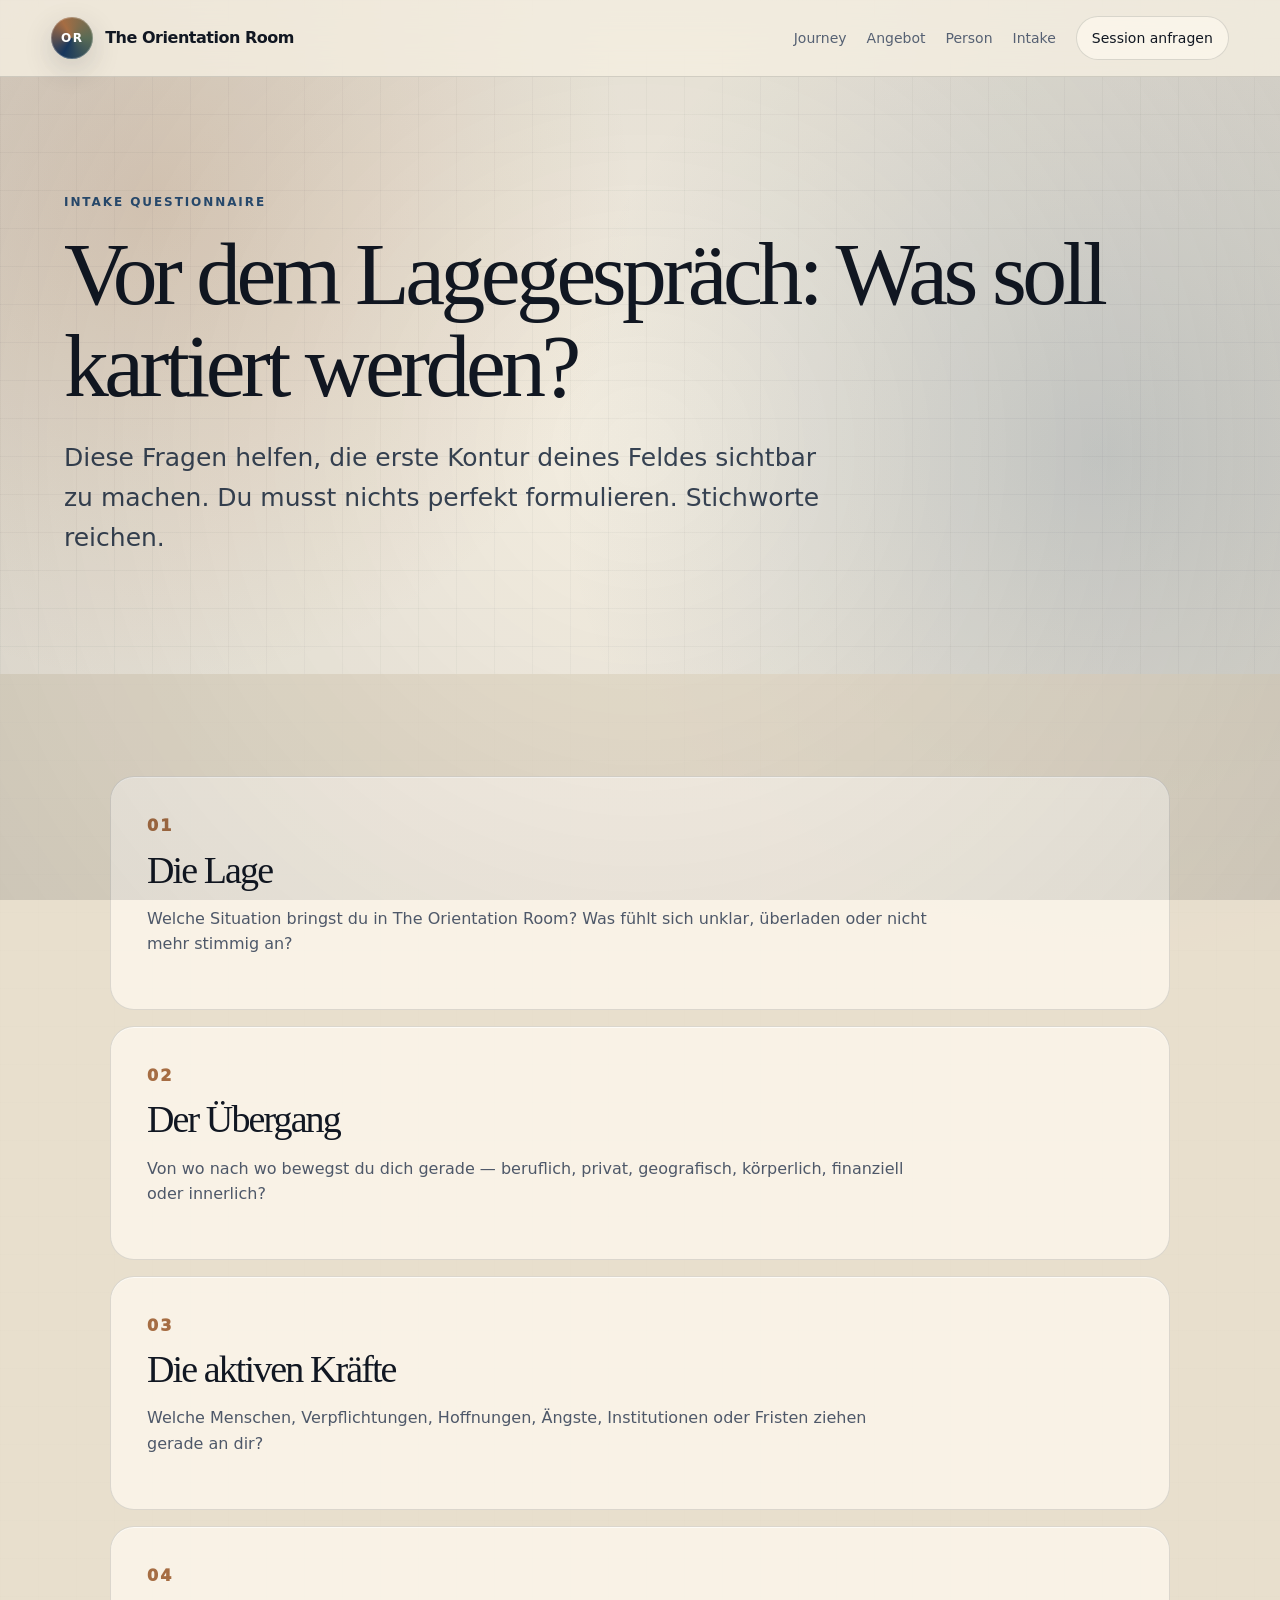
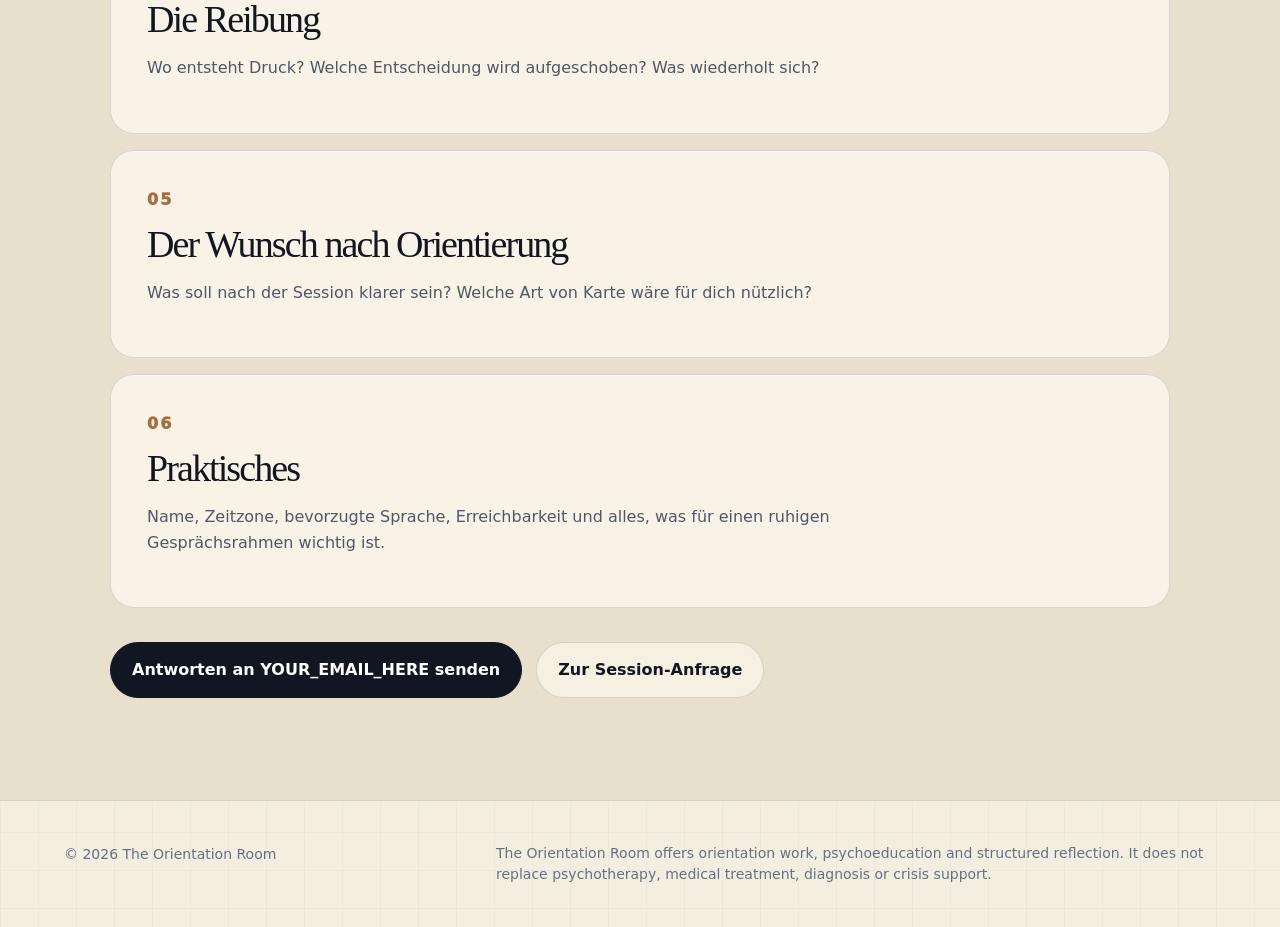
==== intake.html @ 9c6a7e44 "Build static launch shell" ====
<!doctype html>
<html lang="de">
<head>
  <meta charset="utf-8" />
  <meta name="viewport" content="width=device-width, initial-scale=1" />
  <title>Intake — The Orientation Room</title>
  <meta name="description" content="Intake-Fragen für deine Orientation Map Session." />
  <link rel="stylesheet" href="styles.css" />
</head>
<body>
  <header class="site-header">
    <a class="brand" href="index.html" aria-label="The Orientation Room Home"><span class="brand-mark">OR</span><span class="brand-text">The Orientation Room</span></a>
    <nav class="nav" aria-label="Main Navigation"><a href="index.html#journey">Journey</a><a href="index.html#offer">Angebot</a><a href="index.html#person">Person</a><a href="intake.html">Intake</a><a class="nav-cta" href="index.html#request">Session anfragen</a></nav>
  </header>
  <main>
    <section class="page-hero section-pad">
      <p class="eyebrow">Intake questionnaire</p>
      <h1>Vor dem Lagegespräch: Was soll kartiert werden?</h1>
      <p class="lead">Diese Fragen helfen, die erste Kontur deines Feldes sichtbar zu machen. Du musst nichts perfekt formulieren. Stichworte reichen.</p>
    </section>
    <section class="section section-soft">
      <div class="form-shell">
        <div class="question-block"><span>01</span><h2>Die Lage</h2><p>Welche Situation bringst du in The Orientation Room? Was fühlt sich unklar, überladen oder nicht mehr stimmig an?</p></div>
        <div class="question-block"><span>02</span><h2>Der Übergang</h2><p>Von wo nach wo bewegst du dich gerade — beruflich, privat, geografisch, körperlich, finanziell oder innerlich?</p></div>
        <div class="question-block"><span>03</span><h2>Die aktiven Kräfte</h2><p>Welche Menschen, Verpflichtungen, Hoffnungen, Ängste, Institutionen oder Fristen ziehen gerade an dir?</p></div>
        <div class="question-block"><span>04</span><h2>Die Reibung</h2><p>Wo entsteht Druck? Welche Entscheidung wird aufgeschoben? Was wiederholt sich?</p></div>
        <div class="question-block"><span>05</span><h2>Der Wunsch nach Orientierung</h2><p>Was soll nach der Session klarer sein? Welche Art von Karte wäre für dich nützlich?</p></div>
        <div class="question-block"><span>06</span><h2>Praktisches</h2><p>Name, Zeitzone, bevorzugte Sprache, Erreichbarkeit und alles, was für einen ruhigen Gesprächsrahmen wichtig ist.</p></div>
        <div class="intake-actions"><a class="button primary" href="mailto:YOUR_EMAIL_HERE?subject=Orientation%20Room%20Intake">Antworten an YOUR_EMAIL_HERE senden</a><a class="button ghost" href="index.html#request">Zur Session-Anfrage</a></div>
      </div>
    </section>
  </main>
  <footer class="footer"><p>© 2026 The Orientation Room</p><p class="footer-note">The Orientation Room offers orientation work, psychoeducation and structured reflection. It does not replace psychotherapy, medical treatment, diagnosis or crisis support.</p></footer>
</body>
</html>
---- styles.css ----
:root {
  --ink: #111722;
  --ink-2: #1b2533;
  --muted: #667085;
  --paper: #f4eee1;
  --paper-deep: #e6dcc8;
  --white: #fffaf0;
  --line: rgba(17, 23, 34, .14);
  --line-light: rgba(255, 250, 240, .16);
  --blue: #17365d;
  --blue-2: #294d72;
  --copper: #a66d43;
  --moss: #596b55;
  --violet: #6e568b;
  --shadow: 0 30px 90px rgba(17, 23, 34, .16);
  --radius: 30px;
}

* { box-sizing: border-box; }
html { scroll-behavior: smooth; }
body {
  margin: 0;
  font-family: Inter, ui-sans-serif, system-ui, -apple-system, BlinkMacSystemFont, "Segoe UI", sans-serif;
  color: var(--ink);
  background:
    linear-gradient(rgba(17, 23, 34, .035) 1px, transparent 1px),
    linear-gradient(90deg, rgba(17, 23, 34, .03) 1px, transparent 1px),
    radial-gradient(circle at 12% 8%, rgba(166, 109, 67, .22), transparent 30rem),
    radial-gradient(circle at 86% 18%, rgba(41, 77, 114, .18), transparent 34rem),
    var(--paper);
  background-size: 38px 38px, 38px 38px, auto, auto, auto;
  line-height: 1.6;
}
body::before {
  content: "";
  position: fixed;
  inset: 0;
  pointer-events: none;
  background: radial-gradient(circle at center, transparent 0, rgba(17, 23, 34, .12) 100%);
  mix-blend-mode: multiply;
}
a { color: inherit; text-decoration: none; }

.site-header {
  position: sticky;
  top: 0;
  z-index: 50;
  display: flex;
  justify-content: space-between;
  align-items: center;
  padding: 16px clamp(18px, 4vw, 56px);
  background: rgba(244, 238, 225, .82);
  backdrop-filter: blur(18px);
  border-bottom: 1px solid var(--line);
}
.brand { display: flex; align-items: center; gap: 12px; font-weight: 800; letter-spacing: -.03em; }
.brand-mark {
  display: inline-grid; place-items: center;
  width: 42px; height: 42px; border-radius: 50%;
  background: conic-gradient(from 210deg, var(--blue), var(--copper), var(--moss), var(--blue));
  color: white; font-size: 12px; letter-spacing: .12em;
  box-shadow: inset 0 0 0 1px rgba(255,255,255,.25), 0 10px 30px rgba(17,23,34,.16);
}
.nav { display: flex; gap: 20px; align-items: center; font-size: 14px; color: #566173; }
.nav a:hover { color: var(--ink); }
.nav-cta { padding: 10px 15px; border: 1px solid var(--line); border-radius: 999px; background: rgba(255,250,240,.64); color: var(--ink) !important; }

.section-pad { padding: clamp(72px, 9vw, 128px) clamp(20px, 5vw, 72px); }
.hero {
  min-height: calc(100vh - 75px);
  display: grid;
  grid-template-columns: minmax(0, 1.12fr) minmax(320px, .88fr);
  gap: clamp(36px, 6vw, 86px);
  align-items: center;
}
.eyebrow { text-transform: uppercase; letter-spacing: .16em; font-size: 12px; color: var(--blue-2); font-weight: 900; margin: 0 0 16px; }
.eyebrow.light { color: #d7c6a7; }
h1, h2, h3 { letter-spacing: -.05em; line-height: 1.03; margin: 0; }
h1 { font-family: Georgia, "Times New Roman", serif; font-weight: 500; font-size: clamp(46px, 7vw, 96px); max-width: 1020px; }
h2 { font-family: Georgia, "Times New Roman", serif; font-weight: 500; font-size: clamp(34px, 4.4vw, 60px); }
h3 { font-size: clamp(22px, 2.2vw, 28px); }
.lead { margin: 26px 0 0; max-width: 760px; font-size: clamp(19px, 2vw, 25px); color: #364252; }
.large-text { font-size: clamp(19px, 2vw, 24px); color: #334052 !important; }
.hero-actions { display: flex; gap: 14px; flex-wrap: wrap; margin-top: 36px; }
.button { display: inline-flex; justify-content: center; align-items: center; min-height: 50px; padding: 14px 21px; border-radius: 999px; font-weight: 850; border: 1px solid var(--line); transition: transform .18s ease, box-shadow .18s ease, background .18s ease; }
.button:hover { transform: translateY(-2px); box-shadow: 0 14px 34px rgba(17,23,34,.14); }
.button.primary { background: var(--ink); color: white; border-color: var(--ink); }
.button.ghost { background: rgba(255,250,240,.62); }
.button.full { width: 100%; }

.hero-card, .person-card, .offer-card, .step, .method-card, .checklist li {
  background: rgba(255,250,240,.72);
  border: 1px solid rgba(17,23,34,.13);
  box-shadow: 0 1px 0 rgba(255,255,255,.6) inset;
}
.hero-card { border-radius: var(--radius); padding: clamp(28px, 4vw, 48px); box-shadow: var(--shadow); position: relative; overflow: hidden; }
.hero-card::after { content: ""; position: absolute; inset: auto -20% -35% 15%; height: 220px; background: radial-gradient(circle, rgba(166,109,67,.2), transparent 65%); }
.hero-card h2 { font-size: clamp(32px, 4vw, 50px); }
.hero-card p { font-size: 18px; color: #485365; position: relative; z-index: 1; }
.card-kicker { text-transform: uppercase; letter-spacing: .18em; font-size: 11px !important; font-weight: 900; color: var(--copper) !important; }
.map-drawing { height: 220px; border-radius: 24px; margin-bottom: 28px; background: linear-gradient(145deg, rgba(23,54,93,.12), rgba(166,109,67,.11)), repeating-linear-gradient(35deg, transparent 0 22px, rgba(17,23,34,.05) 23px 24px); position: relative; overflow: hidden; }
.map-drawing::before, .map-drawing::after { content: ""; position: absolute; inset: 28% 8% auto; height: 2px; background: var(--blue); transform: rotate(-12deg); opacity: .55; box-shadow: 0 54px 0 var(--copper), 0 102px 0 var(--moss); }
.map-drawing::after { transform: rotate(24deg); background: var(--copper); opacity: .38; }
.pin { position: absolute; width: 15px; height: 15px; border-radius: 50%; background: var(--ink); box-shadow: 0 0 0 8px rgba(17,23,34,.08); }
.pin-one { left: 24%; top: 31%; } .pin-two { right: 24%; top: 48%; } .pin-three { left: 46%; bottom: 20%; }

.section { padding: clamp(64px, 8vw, 112px) clamp(20px, 5vw, 72px); }
.section-dark { background: linear-gradient(145deg, var(--ink), #172235); color: white; position: relative; }
.section-dark p { color: rgba(255,255,255,.76); }
.section-soft { background: rgba(230,220,200,.78); }
.section-inner.narrow { max-width: 980px; margin: 0 auto; }
.section-title { max-width: 900px; margin-bottom: 38px; }

.person-card { display: grid; grid-template-columns: .72fr 1.28fr; gap: clamp(28px, 5vw, 70px); align-items: center; border-radius: var(--radius); padding: clamp(26px, 5vw, 58px); box-shadow: var(--shadow); }
.portrait-panel { min-height: 420px; border-radius: 28px; background: radial-gradient(circle at 50% 40%, rgba(255,250,240,.7), transparent 5rem), radial-gradient(circle, rgba(23,54,93,.22), transparent 14rem), linear-gradient(160deg, rgba(166,109,67,.2), rgba(89,107,85,.2)); display: grid; place-items: center; position: relative; overflow: hidden; }
.portrait-orbit { width: min(78%, 300px); aspect-ratio: 1; border: 1px solid rgba(17,23,34,.18); border-radius: 50%; box-shadow: 0 0 0 38px rgba(255,250,240,.22), 0 0 0 76px rgba(17,23,34,.045); }
.portrait-core { position: absolute; width: 86px; height: 86px; border-radius: 50%; display: grid; place-items: center; background: var(--ink); color: var(--white); font-family: Georgia, serif; font-size: 42px; }
.person-copy p { color: #4c5868; }
.signature { margin-top: 24px; font-weight: 850; color: var(--ink) !important; }

.steps, .method-grid { display: grid; grid-template-columns: repeat(4, minmax(0, 1fr)); gap: 18px; }
.step, .method-card { padding: 26px; border-radius: 24px; }
.step-no, .method-no { display: inline-block; font-size: 12px; letter-spacing: .14em; color: var(--copper); font-weight: 950; margin-bottom: 34px; }
.step p, .two-col p, .offer-card p, .offer-card li, .method-card p { color: #4e5869; }
.method-grid { grid-template-columns: repeat(6, 1fr); }
.method-card { grid-column: span 2; background: rgba(255,250,240,.58); }
.method-card.wide { grid-column: span 4; background: rgba(255,250,240,.78); }

.two-col { display: grid; grid-template-columns: minmax(0, .9fr) minmax(0, 1.1fr); gap: clamp(28px, 6vw, 80px); align-items: start; }
.checklist { list-style: none; padding: 0; margin: 0; display: grid; gap: 14px; }
.checklist li { padding: 18px 20px; border-radius: 18px; }
.checklist li::before { content: "→"; margin-right: 10px; color: var(--copper); font-weight: 950; }

.offer-card { display: grid; grid-template-columns: 1.45fr .62fr; gap: 24px; border-radius: var(--radius); padding: clamp(26px, 4vw, 50px); box-shadow: var(--shadow); }
.offer-card ul { padding-left: 20px; }
.price-box { background: linear-gradient(160deg, var(--blue), var(--ink), var(--copper)); color: white; border-radius: 24px; padding: 26px; align-self: stretch; display: flex; flex-direction: column; justify-content: center; }
.price-box p { color: rgba(255,255,255,.82); }
.price-label { text-transform: uppercase; letter-spacing: .12em; font-size: 12px; font-weight: 900; }
.price { font-size: 52px; line-height: 1; font-weight: 950; color: white !important; margin: 8px 0 12px; letter-spacing: -.05em; }
.small { font-size: 13px; }
.price-box .button { background: white; color: var(--ink); border-color: white; margin-top: 12px; }
.final-cta { text-align: center; background: radial-gradient(circle at 50% 0%, rgba(166,109,67,.2), transparent 46%); }
.final-cta h2 { max-width: 820px; margin: 0 auto 26px; }
.footer { display: flex; justify-content: space-between; gap: 24px; padding: 28px clamp(20px, 5vw, 72px); border-top: 1px solid var(--line); color: var(--muted); font-size: 14px; }
.footer a { text-decoration: underline; text-underline-offset: 3px; }

@media (max-width: 980px) {
  .nav { display: none; }
  .hero, .two-col, .offer-card, .person-card { grid-template-columns: 1fr; }
  .hero { min-height: auto; }
  .steps { grid-template-columns: repeat(2, 1fr); }
  .method-grid { grid-template-columns: 1fr; }
  .method-card, .method-card.wide { grid-column: auto; }
  .portrait-panel { min-height: 300px; }
}
@media (max-width: 620px) {
  body { background-size: 28px 28px, 28px 28px, auto, auto, auto; }
  .section-pad, .section { padding-left: 18px; padding-right: 18px; }
  h1 { font-size: clamp(42px, 13vw, 58px); }
  .lead { font-size: 18px; }
  .steps { grid-template-columns: 1fr; }
  .hero-actions, .button { width: 100%; }
  .brand-text { font-size: 15px; }
  .hero-card, .person-card, .offer-card { border-radius: 22px; }
  .footer { flex-direction: column; }
}

/* v0 launch shell refinements */
.journey-line {
  display: grid;
  grid-template-columns: repeat(5, minmax(0, 1fr));
  gap: 14px;
  position: relative;
}
.journey-line::before {
  content: "";
  position: absolute;
  left: 5%; right: 5%; top: 34px;
  height: 1px;
  background: linear-gradient(90deg, transparent, rgba(166,109,67,.58), transparent);
}
.journey-line .step { position: relative; z-index: 1; }
.offer-kicker { color: var(--copper) !important; font-weight: 900; letter-spacing: .08em; text-transform: uppercase; font-size: 13px; }
.portrait-label {
  position: absolute;
  left: 22px;
  top: 20px;
  z-index: 2;
  padding: 8px 11px;
  border: 1px solid rgba(17,23,34,.14);
  border-radius: 999px;
  background: rgba(255,250,240,.52);
  color: #4f5c6c;
  font-size: 12px;
  letter-spacing: .08em;
  text-transform: uppercase;
  font-weight: 850;
}
.request-section {
  background:
    radial-gradient(circle at 50% 0%, rgba(23,54,93,.2), transparent 34rem),
    linear-gradient(145deg, rgba(17,23,34,.94), #1b2533);
  color: var(--white);
}
.request-card {
  max-width: 980px;
  margin: 0 auto;
  padding: clamp(28px, 5vw, 58px);
  border: 1px solid var(--line-light);
  border-radius: var(--radius);
  background: rgba(255,250,240,.06);
  box-shadow: 0 30px 90px rgba(0,0,0,.22);
  text-align: center;
}
.request-card p { color: rgba(255,250,240,.74); }
.request-card .eyebrow { color: #d7c6a7; }
.request-actions { display: flex; justify-content: center; gap: 14px; flex-wrap: wrap; margin-top: 30px; }
.request-card .button.ghost { color: var(--white); border-color: var(--line-light); background: rgba(255,255,255,.06); }
.small-link { font-size: 14px; margin-top: 24px; }
.small-link a { text-decoration: underline; text-underline-offset: 4px; }
.page-hero { min-height: 55vh; display: flex; flex-direction: column; justify-content: center; }
.page-hero h1 { max-width: 1040px; }
.form-shell, .next-list { max-width: 1060px; margin: 0 auto; display: grid; gap: 16px; }
.question-block, .next-list article {
  padding: clamp(22px, 4vw, 36px);
  border-radius: 24px;
  background: rgba(255,250,240,.72);
  border: 1px solid rgba(17,23,34,.13);
  box-shadow: 0 1px 0 rgba(255,255,255,.6) inset;
}
.question-block span {
  display: inline-block;
  color: var(--copper);
  font-weight: 950;
  letter-spacing: .14em;
  margin-bottom: 12px;
}
.question-block h2, .next-list h2 { font-size: clamp(26px, 3vw, 38px); }
.question-block p, .next-list p { color: #4e5869; max-width: 780px; }
.intake-actions { display: flex; gap: 14px; flex-wrap: wrap; margin-top: 18px; }
.thank-you { background: radial-gradient(circle at 70% 20%, rgba(166,109,67,.22), transparent 28rem); }
.footer { align-items: start; }
.footer-note { max-width: 720px; line-height: 1.5; }
@media (max-width: 1120px) {
  .journey-line { grid-template-columns: repeat(2, 1fr); }
  .journey-line::before { display: none; }
}
@media (max-width: 620px) {
  .journey-line { grid-template-columns: 1fr; }
  .request-actions .button, .intake-actions .button { width: 100%; }
  .page-hero { min-height: auto; }
}
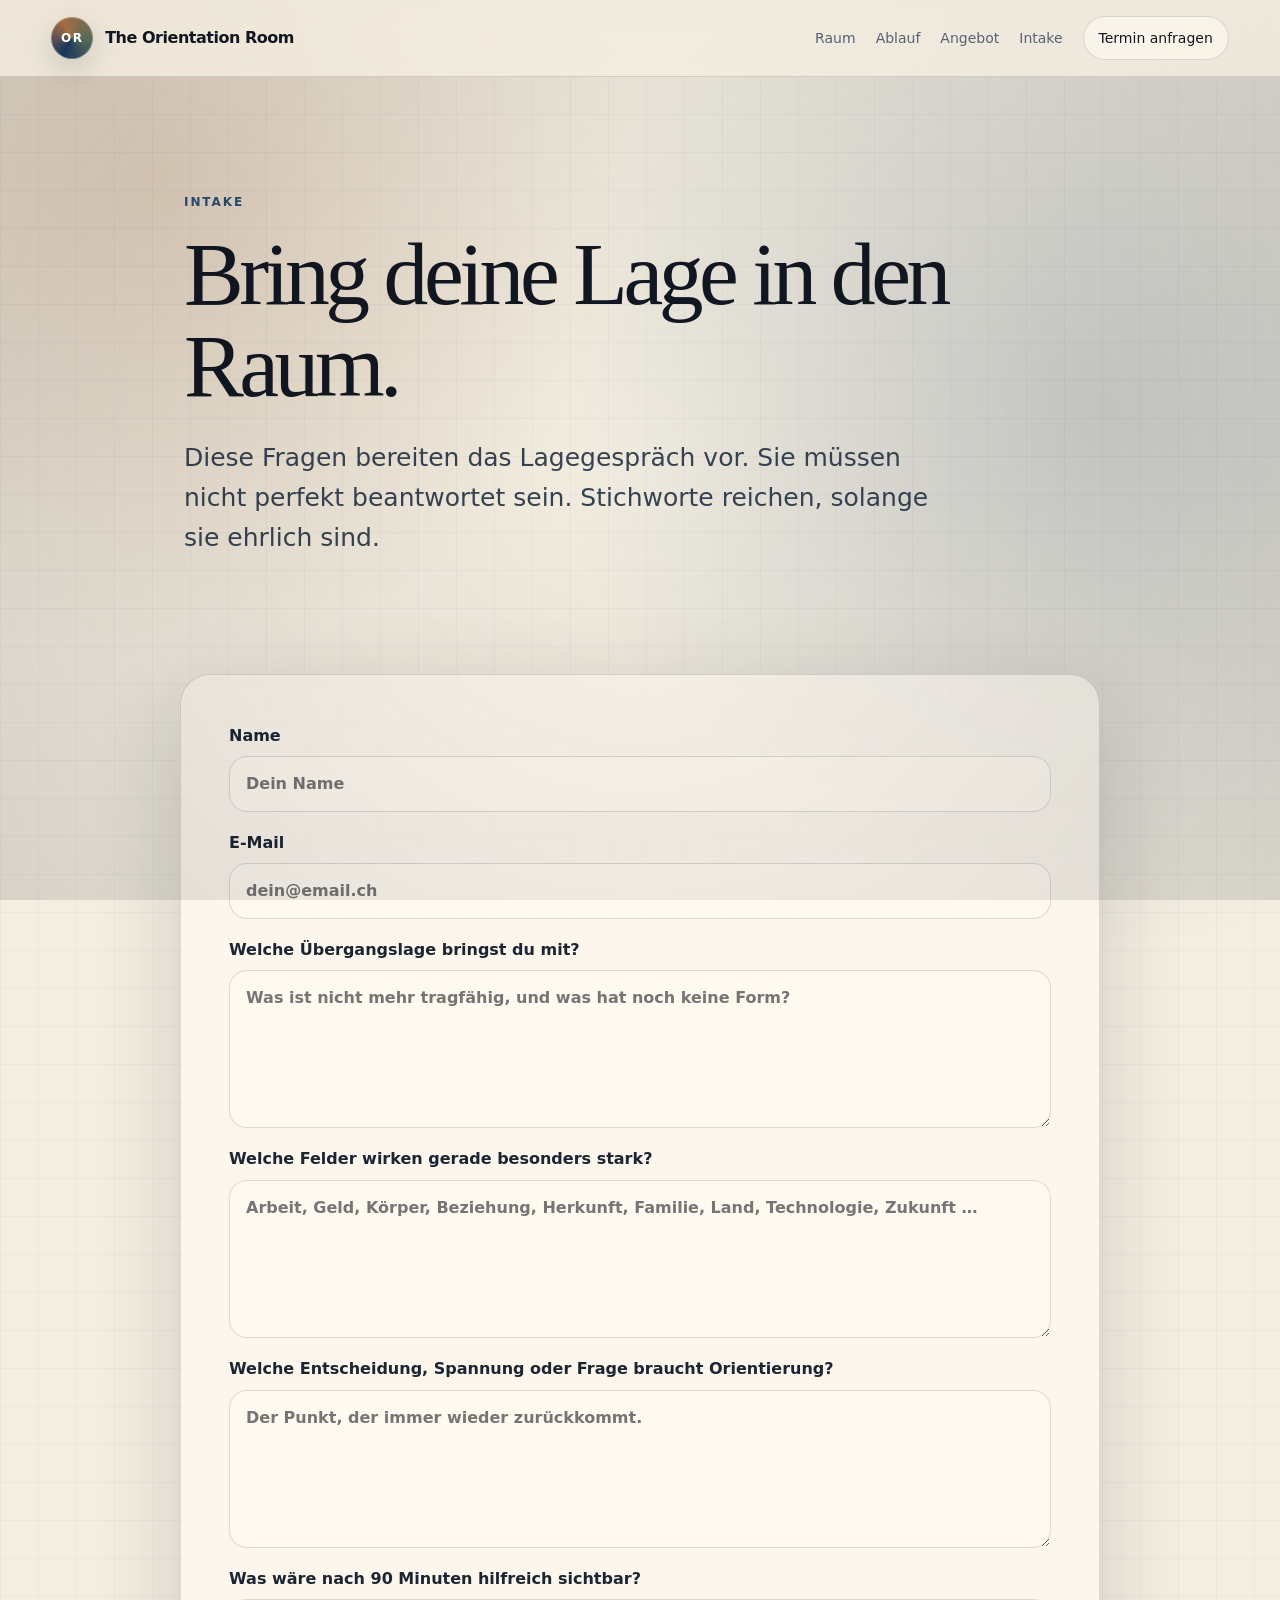
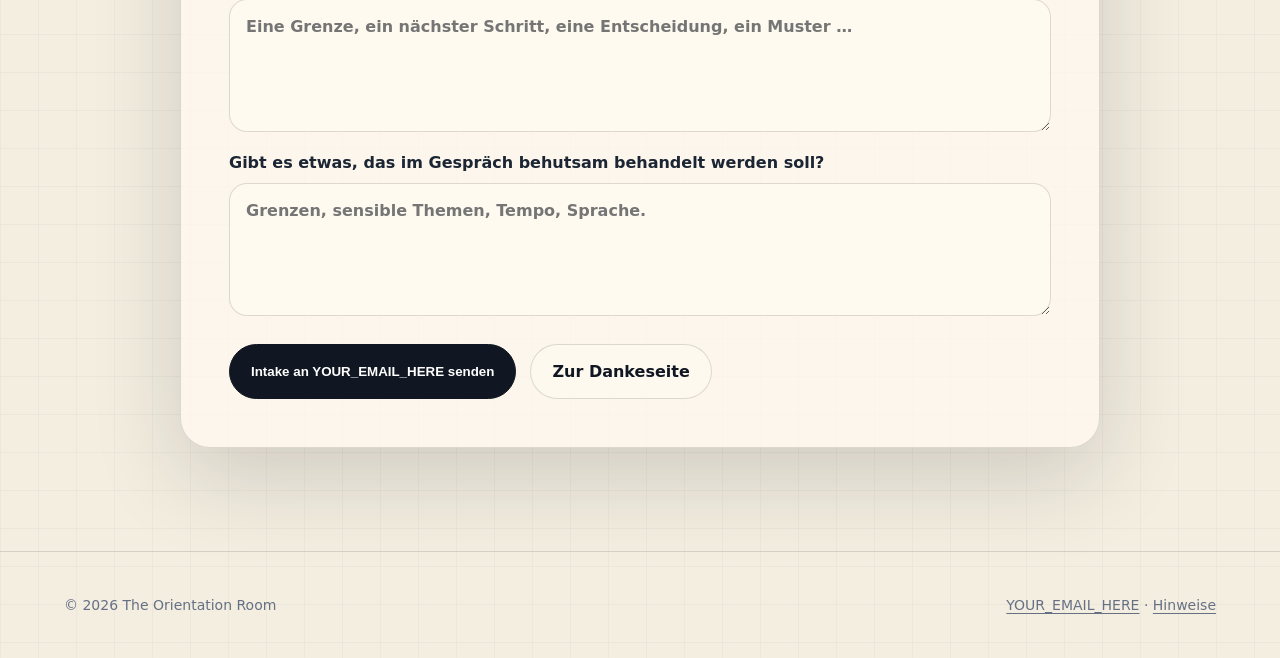
==== commit 52073d22: "Build static launch shell" ====
--- a/intake.html
+++ b/intake.html
@@ -4,32 +4,51 @@
   <meta charset="utf-8" />
   <meta name="viewport" content="width=device-width, initial-scale=1" />
   <title>Intake — The Orientation Room</title>
-  <meta name="description" content="Intake-Fragen für deine Orientation Map Session." />
+  <meta name="description" content="Intake-Fragen für deine Orientation Map: eine ruhige Vorbereitung auf das Lagegespräch." />
   <link rel="stylesheet" href="styles.css" />
 </head>
 <body>
   <header class="site-header">
-    <a class="brand" href="index.html" aria-label="The Orientation Room Home"><span class="brand-mark">OR</span><span class="brand-text">The Orientation Room</span></a>
-    <nav class="nav" aria-label="Main Navigation"><a href="index.html#journey">Journey</a><a href="index.html#offer">Angebot</a><a href="index.html#person">Person</a><a href="intake.html">Intake</a><a class="nav-cta" href="index.html#request">Session anfragen</a></nav>
+    <a class="brand" href="index.html#top" aria-label="The Orientation Room Home">
+      <span class="brand-mark">OR</span>
+      <span class="brand-text">The Orientation Room</span>
+    </a>
+    <nav class="nav" aria-label="Main Navigation">
+      <a href="index.html#room">Raum</a>
+      <a href="index.html#process">Ablauf</a>
+      <a href="index.html#offer">Angebot</a>
+      <a href="intake.html">Intake</a>
+      <a class="nav-cta" href="YOUR_BOOKING_LINK_HERE">Termin anfragen</a>
+    </nav>
   </header>
-  <main>
+
+  <main id="top">
     <section class="page-hero section-pad">
-      <p class="eyebrow">Intake questionnaire</p>
-      <h1>Vor dem Lagegespräch: Was soll kartiert werden?</h1>
-      <p class="lead">Diese Fragen helfen, die erste Kontur deines Feldes sichtbar zu machen. Du musst nichts perfekt formulieren. Stichworte reichen.</p>
+      <p class="eyebrow">Intake</p>
+      <h1>Bring deine Lage in den Raum.</h1>
+      <p class="lead">Diese Fragen bereiten das Lagegespräch vor. Sie müssen nicht perfekt beantwortet sein. Stichworte reichen, solange sie ehrlich sind.</p>
     </section>
-    <section class="section section-soft">
-      <div class="form-shell">
-        <div class="question-block"><span>01</span><h2>Die Lage</h2><p>Welche Situation bringst du in The Orientation Room? Was fühlt sich unklar, überladen oder nicht mehr stimmig an?</p></div>
-        <div class="question-block"><span>02</span><h2>Der Übergang</h2><p>Von wo nach wo bewegst du dich gerade — beruflich, privat, geografisch, körperlich, finanziell oder innerlich?</p></div>
-        <div class="question-block"><span>03</span><h2>Die aktiven Kräfte</h2><p>Welche Menschen, Verpflichtungen, Hoffnungen, Ängste, Institutionen oder Fristen ziehen gerade an dir?</p></div>
-        <div class="question-block"><span>04</span><h2>Die Reibung</h2><p>Wo entsteht Druck? Welche Entscheidung wird aufgeschoben? Was wiederholt sich?</p></div>
-        <div class="question-block"><span>05</span><h2>Der Wunsch nach Orientierung</h2><p>Was soll nach der Session klarer sein? Welche Art von Karte wäre für dich nützlich?</p></div>
-        <div class="question-block"><span>06</span><h2>Praktisches</h2><p>Name, Zeitzone, bevorzugte Sprache, Erreichbarkeit und alles, was für einen ruhigen Gesprächsrahmen wichtig ist.</p></div>
-        <div class="intake-actions"><a class="button primary" href="mailto:YOUR_EMAIL_HERE?subject=Orientation%20Room%20Intake">Antworten an YOUR_EMAIL_HERE senden</a><a class="button ghost" href="index.html#request">Zur Session-Anfrage</a></div>
-      </div>
+
+    <section class="section intake-section">
+      <form class="intake-form" action="mailto:YOUR_EMAIL_HERE" method="post" enctype="text/plain">
+        <label>Name<input name="name" type="text" placeholder="Dein Name" /></label>
+        <label>E-Mail<input name="email" type="email" placeholder="dein@email.ch" /></label>
+        <label>Welche Übergangslage bringst du mit?<textarea name="lage" rows="5" placeholder="Was ist nicht mehr tragfähig, und was hat noch keine Form?"></textarea></label>
+        <label>Welche Felder wirken gerade besonders stark?<textarea name="felder" rows="5" placeholder="Arbeit, Geld, Körper, Beziehung, Herkunft, Familie, Land, Technologie, Zukunft …"></textarea></label>
+        <label>Welche Entscheidung, Spannung oder Frage braucht Orientierung?<textarea name="spannung" rows="5" placeholder="Der Punkt, der immer wieder zurückkommt."></textarea></label>
+        <label>Was wäre nach 90 Minuten hilfreich sichtbar?<textarea name="ziel" rows="4" placeholder="Eine Grenze, ein nächster Schritt, eine Entscheidung, ein Muster …"></textarea></label>
+        <label>Gibt es etwas, das im Gespräch behutsam behandelt werden soll?<textarea name="sorgfalt" rows="4" placeholder="Grenzen, sensible Themen, Tempo, Sprache."></textarea></label>
+        <div class="form-actions">
+          <button class="button primary" type="submit">Intake an YOUR_EMAIL_HERE senden</button>
+          <a class="button ghost" href="thank-you.html">Zur Dankeseite</a>
+        </div>
+      </form>
     </section>
   </main>
-  <footer class="footer"><p>© 2026 The Orientation Room</p><p class="footer-note">The Orientation Room offers orientation work, psychoeducation and structured reflection. It does not replace psychotherapy, medical treatment, diagnosis or crisis support.</p></footer>
+
+  <footer class="footer">
+    <p>© 2026 The Orientation Room</p>
+    <p><a href="mailto:YOUR_EMAIL_HERE">YOUR_EMAIL_HERE</a> · <a href="index.html#boundary">Hinweise</a></p>
+  </footer>
 </body>
 </html>
--- a/styles.css
+++ b/styles.css
@@ -118,7 +118,8 @@
 .person-copy p { color: #4c5868; }
 .signature { margin-top: 24px; font-weight: 850; color: var(--ink) !important; }
 
-.steps, .method-grid { display: grid; grid-template-columns: repeat(4, minmax(0, 1fr)); gap: 18px; }
+.steps, .method-grid { display: grid; gap: 18px; }
+.steps { grid-template-columns: repeat(5, minmax(0, 1fr)); }
 .step, .method-card { padding: 26px; border-radius: 24px; }
 .step-no, .method-no { display: inline-block; font-size: 12px; letter-spacing: .14em; color: var(--copper); font-weight: 950; margin-bottom: 34px; }
 .step p, .two-col p, .offer-card p, .offer-card li, .method-card p { color: #4e5869; }
@@ -165,88 +166,89 @@
   .footer { flex-direction: column; }
 }
 
-/* v0 launch shell refinements */
-.journey-line {
+.lead-note {
+  margin: 18px 0 0;
+  max-width: 720px;
+  font-size: clamp(18px, 1.8vw, 22px);
+  color: var(--ink);
+  font-weight: 750;
+}
+
+.final-cta p:not(.eyebrow) {
+  max-width: 680px;
+  margin: 0 auto 26px;
+  color: #4e5869;
+  font-size: 19px;
+}
+
+.boundary-note {
+  padding: 26px clamp(20px, 5vw, 72px);
+  border-top: 1px solid var(--line);
+  background: rgba(255,250,240,.46);
+  color: var(--muted);
+  font-size: 13px;
+}
+
+.boundary-note p {
+  max-width: 1040px;
+  margin: 0 auto;
+}
+
+.payment-note {
+  display: inline-block;
+  margin-top: 12px;
+  color: rgba(255,255,255,.82);
+  font-size: 13px;
+  text-decoration: underline;
+  text-underline-offset: 3px;
+}
+
+.centered-actions { justify-content: center; }
+
+.page-hero {
+  max-width: 1040px;
+  margin: 0 auto;
+}
+
+.intake-section { padding-top: 0; }
+
+.intake-form {
+  max-width: 920px;
+  margin: 0 auto;
   display: grid;
-  grid-template-columns: repeat(5, minmax(0, 1fr));
+  gap: 18px;
+  padding: clamp(24px, 4vw, 48px);
+  border: 1px solid var(--line);
+  border-radius: var(--radius);
+  background: rgba(255,250,240,.72);
+  box-shadow: var(--shadow);
+}
+
+.intake-form label {
+  display: grid;
+  gap: 8px;
+  color: var(--ink-2);
+  font-weight: 850;
+}
+
+.intake-form input,
+.intake-form textarea {
+  width: 100%;
+  border: 1px solid var(--line);
+  border-radius: 18px;
+  padding: 14px 16px;
+  background: rgba(255,250,240,.82);
+  color: var(--ink);
+  font: inherit;
+}
+
+.intake-form textarea { resize: vertical; }
+
+.form-actions {
+  display: flex;
   gap: 14px;
-  position: relative;
-}
-.journey-line::before {
-  content: "";
-  position: absolute;
-  left: 5%; right: 5%; top: 34px;
-  height: 1px;
-  background: linear-gradient(90deg, transparent, rgba(166,109,67,.58), transparent);
-}
-.journey-line .step { position: relative; z-index: 1; }
-.offer-kicker { color: var(--copper) !important; font-weight: 900; letter-spacing: .08em; text-transform: uppercase; font-size: 13px; }
-.portrait-label {
-  position: absolute;
-  left: 22px;
-  top: 20px;
-  z-index: 2;
-  padding: 8px 11px;
-  border: 1px solid rgba(17,23,34,.14);
-  border-radius: 999px;
-  background: rgba(255,250,240,.52);
-  color: #4f5c6c;
-  font-size: 12px;
-  letter-spacing: .08em;
-  text-transform: uppercase;
-  font-weight: 850;
-}
-.request-section {
-  background:
-    radial-gradient(circle at 50% 0%, rgba(23,54,93,.2), transparent 34rem),
-    linear-gradient(145deg, rgba(17,23,34,.94), #1b2533);
-  color: var(--white);
-}
-.request-card {
-  max-width: 980px;
-  margin: 0 auto;
-  padding: clamp(28px, 5vw, 58px);
-  border: 1px solid var(--line-light);
-  border-radius: var(--radius);
-  background: rgba(255,250,240,.06);
-  box-shadow: 0 30px 90px rgba(0,0,0,.22);
-  text-align: center;
-}
-.request-card p { color: rgba(255,250,240,.74); }
-.request-card .eyebrow { color: #d7c6a7; }
-.request-actions { display: flex; justify-content: center; gap: 14px; flex-wrap: wrap; margin-top: 30px; }
-.request-card .button.ghost { color: var(--white); border-color: var(--line-light); background: rgba(255,255,255,.06); }
-.small-link { font-size: 14px; margin-top: 24px; }
-.small-link a { text-decoration: underline; text-underline-offset: 4px; }
-.page-hero { min-height: 55vh; display: flex; flex-direction: column; justify-content: center; }
-.page-hero h1 { max-width: 1040px; }
-.form-shell, .next-list { max-width: 1060px; margin: 0 auto; display: grid; gap: 16px; }
-.question-block, .next-list article {
-  padding: clamp(22px, 4vw, 36px);
-  border-radius: 24px;
-  background: rgba(255,250,240,.72);
-  border: 1px solid rgba(17,23,34,.13);
-  box-shadow: 0 1px 0 rgba(255,255,255,.6) inset;
-}
-.question-block span {
-  display: inline-block;
-  color: var(--copper);
-  font-weight: 950;
-  letter-spacing: .14em;
-  margin-bottom: 12px;
-}
-.question-block h2, .next-list h2 { font-size: clamp(26px, 3vw, 38px); }
-.question-block p, .next-list p { color: #4e5869; max-width: 780px; }
-.intake-actions { display: flex; gap: 14px; flex-wrap: wrap; margin-top: 18px; }
-.thank-you { background: radial-gradient(circle at 70% 20%, rgba(166,109,67,.22), transparent 28rem); }
-.footer { align-items: start; }
-.footer-note { max-width: 720px; line-height: 1.5; }
-@media (max-width: 1120px) {
-  .journey-line { grid-template-columns: repeat(2, 1fr); }
-  .journey-line::before { display: none; }
-}
-@media (max-width: 620px) {
-  .journey-line { grid-template-columns: 1fr; }
-  .request-actions .button, .intake-actions .button { width: 100%; }
-  .page-hero { min-height: auto; }
-}
+  flex-wrap: wrap;
+  margin-top: 10px;
+}
+
+.thank-you-panel { min-height: calc(100vh - 170px); }
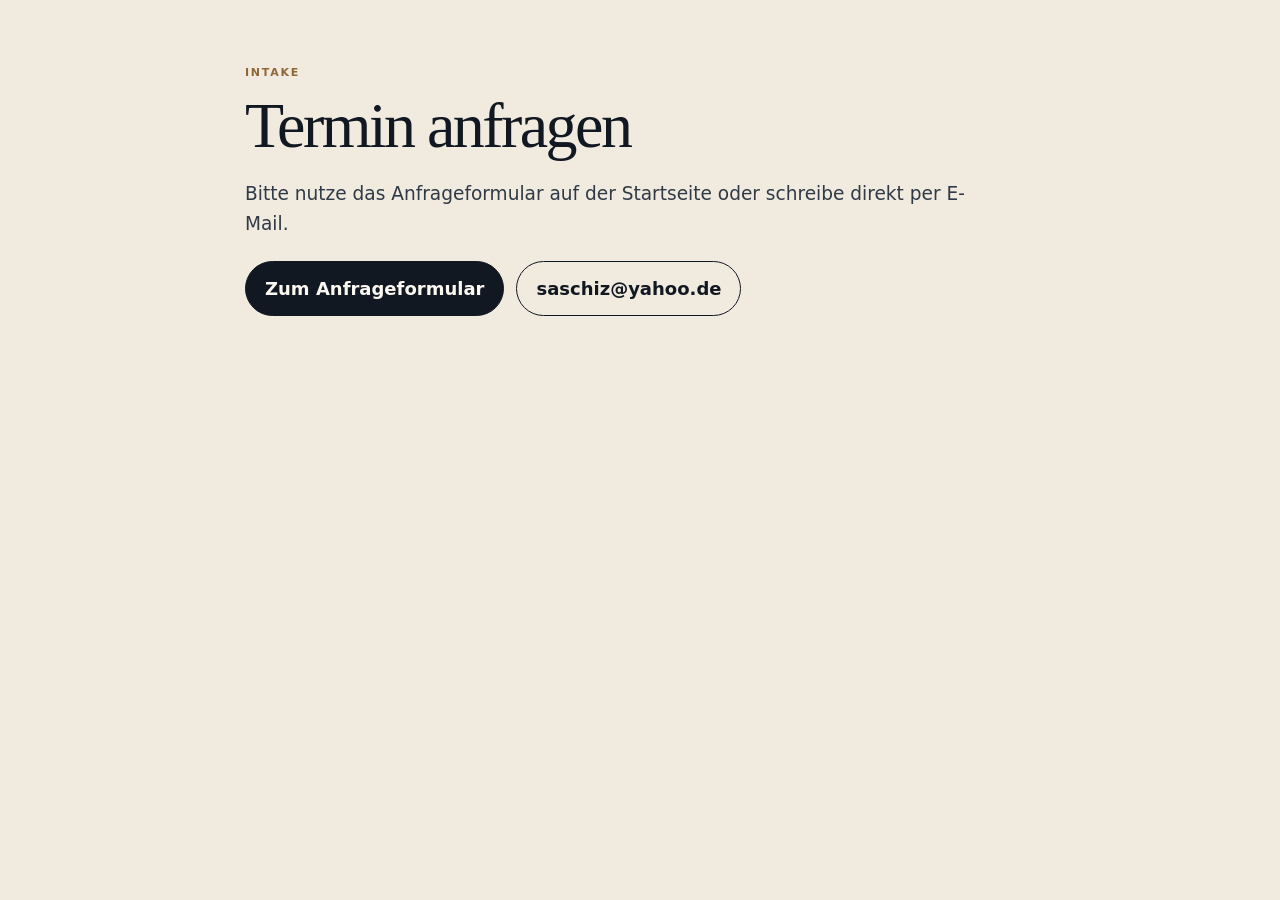
==== commit 4b4b90ab: "Refine homepage copy and cleanup side pages" ====
--- a/intake.html
+++ b/intake.html
@@ -1,54 +1,25 @@
 <!doctype html>
-<html lang="de">
+<html lang="de-CH">
 <head>
   <meta charset="utf-8" />
   <meta name="viewport" content="width=device-width, initial-scale=1" />
   <title>Intake — The Orientation Room</title>
-  <meta name="description" content="Intake-Fragen für deine Orientation Map: eine ruhige Vorbereitung auf das Lagegespräch." />
+  <meta name="description" content="Termin anfragen für The Orientation Room." />
   <link rel="stylesheet" href="styles.css" />
 </head>
 <body>
-  <header class="site-header">
-    <a class="brand" href="index.html#top" aria-label="The Orientation Room Home">
-      <span class="brand-mark">OR</span>
-      <span class="brand-text">The Orientation Room</span>
-    </a>
-    <nav class="nav" aria-label="Main Navigation">
-      <a href="index.html#room">Raum</a>
-      <a href="index.html#process">Ablauf</a>
-      <a href="index.html#offer">Angebot</a>
-      <a href="intake.html">Intake</a>
-      <a class="nav-cta" href="YOUR_BOOKING_LINK_HERE">Termin anfragen</a>
-    </nav>
-  </header>
-
   <main id="top">
-    <section class="page-hero section-pad">
-      <p class="eyebrow">Intake</p>
-      <h1>Bring deine Lage in den Raum.</h1>
-      <p class="lead">Diese Fragen bereiten das Lagegespräch vor. Sie müssen nicht perfekt beantwortet sein. Stichworte reichen, solange sie ehrlich sind.</p>
-    </section>
-
-    <section class="section intake-section">
-      <form class="intake-form" action="mailto:YOUR_EMAIL_HERE" method="post" enctype="text/plain">
-        <label>Name<input name="name" type="text" placeholder="Dein Name" /></label>
-        <label>E-Mail<input name="email" type="email" placeholder="dein@email.ch" /></label>
-        <label>Welche Übergangslage bringst du mit?<textarea name="lage" rows="5" placeholder="Was ist nicht mehr tragfähig, und was hat noch keine Form?"></textarea></label>
-        <label>Welche Felder wirken gerade besonders stark?<textarea name="felder" rows="5" placeholder="Arbeit, Geld, Körper, Beziehung, Herkunft, Familie, Land, Technologie, Zukunft …"></textarea></label>
-        <label>Welche Entscheidung, Spannung oder Frage braucht Orientierung?<textarea name="spannung" rows="5" placeholder="Der Punkt, der immer wieder zurückkommt."></textarea></label>
-        <label>Was wäre nach 90 Minuten hilfreich sichtbar?<textarea name="ziel" rows="4" placeholder="Eine Grenze, ein nächster Schritt, eine Entscheidung, ein Muster …"></textarea></label>
-        <label>Gibt es etwas, das im Gespräch behutsam behandelt werden soll?<textarea name="sorgfalt" rows="4" placeholder="Grenzen, sensible Themen, Tempo, Sprache."></textarea></label>
-        <div class="form-actions">
-          <button class="button primary" type="submit">Intake an YOUR_EMAIL_HERE senden</button>
-          <a class="button ghost" href="thank-you.html">Zur Dankeseite</a>
+    <section class="page-hero section-pad thank-you-panel">
+      <div class="container narrow">
+        <p class="eyebrow">Intake</p>
+        <h1>Termin anfragen</h1>
+        <p class="lead">Bitte nutze das Anfrageformular auf der Startseite oder schreibe direkt per E-Mail.</p>
+        <div class="hero-actions">
+          <a class="button primary" href="index.html#booking">Zum Anfrageformular</a>
+          <a class="button ghost" href="mailto:saschiz@yahoo.de">saschiz@yahoo.de</a>
         </div>
-      </form>
+      </div>
     </section>
   </main>
-
-  <footer class="footer">
-    <p>© 2026 The Orientation Room</p>
-    <p><a href="mailto:YOUR_EMAIL_HERE">YOUR_EMAIL_HERE</a> · <a href="index.html#boundary">Hinweise</a></p>
-  </footer>
 </body>
 </html>
--- a/styles.css
+++ b/styles.css
@@ -1,19 +1,13 @@
 :root {
-  --ink: #111722;
-  --ink-2: #1b2533;
-  --muted: #667085;
-  --paper: #f4eee1;
-  --paper-deep: #e6dcc8;
-  --white: #fffaf0;
-  --line: rgba(17, 23, 34, .14);
-  --line-light: rgba(255, 250, 240, .16);
-  --blue: #17365d;
-  --blue-2: #294d72;
-  --copper: #a66d43;
-  --moss: #596b55;
-  --violet: #6e568b;
-  --shadow: 0 30px 90px rgba(17, 23, 34, .16);
-  --radius: 30px;
+  --ink: #121821;
+  --ink-soft: #2b3440;
+  --muted: #68717b;
+  --paper: #f1eadf;
+  --paper-soft: #fbf8f2;
+  --paper-deep: #e7ddce;
+  --gold: #8f6737;
+  --line: rgba(18, 24, 33, .14);
+  --radius: 18px;
 }
 
 * { box-sizing: border-box; }
@@ -21,234 +15,156 @@
 body {
   margin: 0;
   font-family: Inter, ui-sans-serif, system-ui, -apple-system, BlinkMacSystemFont, "Segoe UI", sans-serif;
+  font-size: 18px;
+  line-height: 1.62;
   color: var(--ink);
-  background:
-    linear-gradient(rgba(17, 23, 34, .035) 1px, transparent 1px),
-    linear-gradient(90deg, rgba(17, 23, 34, .03) 1px, transparent 1px),
-    radial-gradient(circle at 12% 8%, rgba(166, 109, 67, .22), transparent 30rem),
-    radial-gradient(circle at 86% 18%, rgba(41, 77, 114, .18), transparent 34rem),
-    var(--paper);
-  background-size: 38px 38px, 38px 38px, auto, auto, auto;
-  line-height: 1.6;
+  background: var(--paper);
 }
-body::before {
-  content: "";
-  position: fixed;
-  inset: 0;
-  pointer-events: none;
-  background: radial-gradient(circle at center, transparent 0, rgba(17, 23, 34, .12) 100%);
-  mix-blend-mode: multiply;
-}
+
 a { color: inherit; text-decoration: none; }
+p { margin: 0 0 1rem; color: var(--ink-soft); }
 
 .site-header {
   position: sticky;
   top: 0;
-  z-index: 50;
+  z-index: 10;
   display: flex;
+  align-items: center;
   justify-content: space-between;
+  gap: 24px;
+  padding: 13px clamp(20px, 4vw, 46px);
+  background: rgba(241, 234, 223, .94);
+  border-bottom: 1px solid var(--line);
+  backdrop-filter: blur(14px);
+}
+
+.brand {
+  display: inline-flex;
   align-items: center;
-  padding: 16px clamp(18px, 4vw, 56px);
-  background: rgba(244, 238, 225, .82);
-  backdrop-filter: blur(18px);
-  border-bottom: 1px solid var(--line);
+  font-family: Georgia, "Times New Roman", serif;
+  font-size: 1.02rem;
+  font-weight: 500;
+  letter-spacing: -.01em;
 }
-.brand { display: flex; align-items: center; gap: 12px; font-weight: 800; letter-spacing: -.03em; }
-.brand-mark {
-  display: inline-grid; place-items: center;
-  width: 42px; height: 42px; border-radius: 50%;
-  background: conic-gradient(from 210deg, var(--blue), var(--copper), var(--moss), var(--blue));
-  color: white; font-size: 12px; letter-spacing: .12em;
-  box-shadow: inset 0 0 0 1px rgba(255,255,255,.25), 0 10px 30px rgba(17,23,34,.16);
+
+.nav { display: flex; align-items: center; gap: 18px; font-size: 14px; color: var(--muted); }
+.nav a:hover { color: var(--ink); }
+.nav-cta { padding: 8px 13px; border: 1px solid var(--line); border-radius: 999px; background: rgba(251, 248, 242, .72); color: var(--ink); }
+
+.container { width: min(100% - 40px, 1060px); margin: 0 auto; }
+.narrow { max-width: 790px; }
+.section, .section-pad { padding: clamp(46px, 5vw, 66px) 0; }
+
+.hero {
+  position: relative;
+  padding-top: clamp(70px, 8vw, 100px);
+  padding-bottom: clamp(52px, 6vw, 76px);
 }
-.nav { display: flex; gap: 20px; align-items: center; font-size: 14px; color: #566173; }
-.nav a:hover { color: var(--ink); }
-.nav-cta { padding: 10px 15px; border: 1px solid var(--line); border-radius: 999px; background: rgba(255,250,240,.64); color: var(--ink) !important; }
+.hero::after {
+  content: "";
+  position: absolute;
+  left: clamp(20px, 5vw, 80px);
+  right: clamp(20px, 5vw, 80px);
+  bottom: 0;
+  height: 1px;
+  background: var(--line);
+}
+.hero-content { max-width: 880px; }
+.eyebrow { margin: 0 0 12px; color: var(--gold); font-size: 11px; font-weight: 800; letter-spacing: .16em; text-transform: uppercase; }
+.eyebrow.light { color: #cfb78f; }
+h1, h2, h3 { margin: 0; letter-spacing: -.04em; line-height: 1.06; }
+h1, h2, h3 { font-family: Georgia, "Times New Roman", serif; font-weight: 500; }
+h1 { max-width: 760px; font-size: clamp(2.6rem, 5vw, 4.75rem); line-height: .99; }
+h2 { margin-bottom: 20px; font-size: clamp(1.85rem, 3vw, 2.75rem); }
+h3 { font-size: clamp(1.35rem, 1.8vw, 1.6rem); }
+.lead { max-width: 760px; margin-top: 22px; font-size: clamp(1.08rem, 1.45vw, 1.23rem); color: #303a46; }
+.supporting-line { max-width: 790px; margin-top: 12px; }
+.hero-offer-line { margin: 20px 0 0; color: var(--gold); font-size: .95rem; font-weight: 780; letter-spacing: .02em; }
+.hero-actions { display: flex; flex-wrap: wrap; gap: 12px; margin-top: 22px; }
 
-.section-pad { padding: clamp(72px, 9vw, 128px) clamp(20px, 5vw, 72px); }
-.hero {
-  min-height: calc(100vh - 75px);
+.button { display: inline-flex; align-items: center; justify-content: center; min-height: 48px; padding: 12px 19px; border: 1px solid var(--ink); border-radius: 999px; font-weight: 740; transition: transform .18s ease, background-color .18s ease; }
+.button:hover { transform: translateY(-1px); }
+.button.primary { background: var(--ink); color: var(--paper-soft); }
+
+.section-ink { background: #151c26; color: var(--paper-soft); }
+.section-ink h2 { max-width: 720px; }
+.section-ink p { color: rgba(251, 248, 242, .8); }
+.section-soft { background: var(--paper-deep); }
+.section-paper { background: var(--paper-soft); }
+
+.offer-panel {
+  margin-top: 22px;
+  padding-top: 26px;
+  border-top: 1px solid var(--line);
+}
+.offer-header { margin-bottom: 22px; }
+.offer-header h3 { margin-bottom: 9px; }
+.offer-header p { margin-bottom: 3px; color: var(--gold); font-size: .98rem; font-weight: 760; }
+.offer-prose { max-width: 760px; }
+.offer-prose p { margin-bottom: 1.02rem; font-size: 1.04rem; line-height: 1.68; }
+.offer-prose p:first-child { color: var(--ink); font-size: 1.1rem; font-weight: 690; }
+.text-link { display: inline-block; margin-top: 4px; color: var(--ink); font-weight: 760; text-decoration: underline; text-underline-offset: 4px; }
+
+.founder-card {
+  max-width: 1000px;
   display: grid;
-  grid-template-columns: minmax(0, 1.12fr) minmax(320px, .88fr);
-  gap: clamp(36px, 6vw, 86px);
+  grid-template-columns: minmax(210px, 250px) minmax(0, 1fr);
+  gap: clamp(28px, 5vw, 52px);
   align-items: center;
 }
-.eyebrow { text-transform: uppercase; letter-spacing: .16em; font-size: 12px; color: var(--blue-2); font-weight: 900; margin: 0 0 16px; }
-.eyebrow.light { color: #d7c6a7; }
-h1, h2, h3 { letter-spacing: -.05em; line-height: 1.03; margin: 0; }
-h1 { font-family: Georgia, "Times New Roman", serif; font-weight: 500; font-size: clamp(46px, 7vw, 96px); max-width: 1020px; }
-h2 { font-family: Georgia, "Times New Roman", serif; font-weight: 500; font-size: clamp(34px, 4.4vw, 60px); }
-h3 { font-size: clamp(22px, 2.2vw, 28px); }
-.lead { margin: 26px 0 0; max-width: 760px; font-size: clamp(19px, 2vw, 25px); color: #364252; }
-.large-text { font-size: clamp(19px, 2vw, 24px); color: #334052 !important; }
-.hero-actions { display: flex; gap: 14px; flex-wrap: wrap; margin-top: 36px; }
-.button { display: inline-flex; justify-content: center; align-items: center; min-height: 50px; padding: 14px 21px; border-radius: 999px; font-weight: 850; border: 1px solid var(--line); transition: transform .18s ease, box-shadow .18s ease, background .18s ease; }
-.button:hover { transform: translateY(-2px); box-shadow: 0 14px 34px rgba(17,23,34,.14); }
-.button.primary { background: var(--ink); color: white; border-color: var(--ink); }
-.button.ghost { background: rgba(255,250,240,.62); }
-.button.full { width: 100%; }
+.founder-card .person-copy { max-width: 680px; }
+.founder-card p:not(.eyebrow) { font-size: 1.02rem; }
+.portrait-wrap { display: flex; justify-content: center; align-items: center; }
+.portrait-image {
+  width: clamp(210px, 22vw, 250px);
+  aspect-ratio: 4 / 5;
+  border-radius: var(--radius);
+  border: 1px solid rgba(18, 24, 33, .16);
+  object-fit: cover;
+  object-position: center center;
+  background: var(--paper-deep);
+}
 
-.hero-card, .person-card, .offer-card, .step, .method-card, .checklist li {
-  background: rgba(255,250,240,.72);
-  border: 1px solid rgba(17,23,34,.13);
-  box-shadow: 0 1px 0 rgba(255,255,255,.6) inset;
+.final-cta { text-align: center; background: var(--paper); }
+.final-cta p:not(.eyebrow) { max-width: 660px; margin-left: auto; margin-right: auto; }
+.booking-line { color: var(--gold); font-weight: 760; }
+.booking-form { max-width: 660px; margin: 26px auto 0; text-align: left; }
+.booking-form label { display: block; margin: 15px 0 7px; color: var(--ink); font-size: .94rem; font-weight: 740; }
+.booking-form label span { color: var(--muted); font-weight: 520; }
+.booking-form input,
+.booking-form textarea {
+  width: 100%;
+  border: 1px solid var(--line);
+  border-radius: 14px;
+  padding: 12px 14px;
+  color: var(--ink);
+  background: rgba(251, 248, 242, .76);
+  font: inherit;
 }
-.hero-card { border-radius: var(--radius); padding: clamp(28px, 4vw, 48px); box-shadow: var(--shadow); position: relative; overflow: hidden; }
-.hero-card::after { content: ""; position: absolute; inset: auto -20% -35% 15%; height: 220px; background: radial-gradient(circle, rgba(166,109,67,.2), transparent 65%); }
-.hero-card h2 { font-size: clamp(32px, 4vw, 50px); }
-.hero-card p { font-size: 18px; color: #485365; position: relative; z-index: 1; }
-.card-kicker { text-transform: uppercase; letter-spacing: .18em; font-size: 11px !important; font-weight: 900; color: var(--copper) !important; }
-.map-drawing { height: 220px; border-radius: 24px; margin-bottom: 28px; background: linear-gradient(145deg, rgba(23,54,93,.12), rgba(166,109,67,.11)), repeating-linear-gradient(35deg, transparent 0 22px, rgba(17,23,34,.05) 23px 24px); position: relative; overflow: hidden; }
-.map-drawing::before, .map-drawing::after { content: ""; position: absolute; inset: 28% 8% auto; height: 2px; background: var(--blue); transform: rotate(-12deg); opacity: .55; box-shadow: 0 54px 0 var(--copper), 0 102px 0 var(--moss); }
-.map-drawing::after { transform: rotate(24deg); background: var(--copper); opacity: .38; }
-.pin { position: absolute; width: 15px; height: 15px; border-radius: 50%; background: var(--ink); box-shadow: 0 0 0 8px rgba(17,23,34,.08); }
-.pin-one { left: 24%; top: 31%; } .pin-two { right: 24%; top: 48%; } .pin-three { left: 46%; bottom: 20%; }
+.booking-form textarea { resize: vertical; }
+.booking-form .button { margin-top: 18px; cursor: pointer; }
+.question-line { margin-top: 18px !important; font-size: .95rem; }
+.question-line a { text-decoration: underline; text-underline-offset: 3px; }
 
-.section { padding: clamp(64px, 8vw, 112px) clamp(20px, 5vw, 72px); }
-.section-dark { background: linear-gradient(145deg, var(--ink), #172235); color: white; position: relative; }
-.section-dark p { color: rgba(255,255,255,.76); }
-.section-soft { background: rgba(230,220,200,.78); }
-.section-inner.narrow { max-width: 980px; margin: 0 auto; }
-.section-title { max-width: 900px; margin-bottom: 38px; }
+.footer { padding: 26px 0 32px; border-top: 1px solid var(--line); background: rgba(251, 248, 242, .56); }
+.footer-inner { width: min(100% - 40px, 1060px); margin: 0 auto; }
+.footer p { margin: 0; color: var(--muted); font-size: .85rem; }
+.legal-note { max-width: 920px; }
 
-.person-card { display: grid; grid-template-columns: .72fr 1.28fr; gap: clamp(28px, 5vw, 70px); align-items: center; border-radius: var(--radius); padding: clamp(26px, 5vw, 58px); box-shadow: var(--shadow); }
-.portrait-panel { min-height: 420px; border-radius: 28px; background: radial-gradient(circle at 50% 40%, rgba(255,250,240,.7), transparent 5rem), radial-gradient(circle, rgba(23,54,93,.22), transparent 14rem), linear-gradient(160deg, rgba(166,109,67,.2), rgba(89,107,85,.2)); display: grid; place-items: center; position: relative; overflow: hidden; }
-.portrait-orbit { width: min(78%, 300px); aspect-ratio: 1; border: 1px solid rgba(17,23,34,.18); border-radius: 50%; box-shadow: 0 0 0 38px rgba(255,250,240,.22), 0 0 0 76px rgba(17,23,34,.045); }
-.portrait-core { position: absolute; width: 86px; height: 86px; border-radius: 50%; display: grid; place-items: center; background: var(--ink); color: var(--white); font-family: Georgia, serif; font-size: 42px; }
-.person-copy p { color: #4c5868; }
-.signature { margin-top: 24px; font-weight: 850; color: var(--ink) !important; }
+@media (max-width: 920px) {
+  .nav { display: none; }
+  .founder-card { grid-template-columns: 1fr; }
+  .portrait-wrap { justify-content: flex-start; }
+  .portrait-image { width: clamp(180px, 48vw, 220px); }
+}
 
-.steps, .method-grid { display: grid; gap: 18px; }
-.steps { grid-template-columns: repeat(5, minmax(0, 1fr)); }
-.step, .method-card { padding: 26px; border-radius: 24px; }
-.step-no, .method-no { display: inline-block; font-size: 12px; letter-spacing: .14em; color: var(--copper); font-weight: 950; margin-bottom: 34px; }
-.step p, .two-col p, .offer-card p, .offer-card li, .method-card p { color: #4e5869; }
-.method-grid { grid-template-columns: repeat(6, 1fr); }
-.method-card { grid-column: span 2; background: rgba(255,250,240,.58); }
-.method-card.wide { grid-column: span 4; background: rgba(255,250,240,.78); }
-
-.two-col { display: grid; grid-template-columns: minmax(0, .9fr) minmax(0, 1.1fr); gap: clamp(28px, 6vw, 80px); align-items: start; }
-.checklist { list-style: none; padding: 0; margin: 0; display: grid; gap: 14px; }
-.checklist li { padding: 18px 20px; border-radius: 18px; }
-.checklist li::before { content: "→"; margin-right: 10px; color: var(--copper); font-weight: 950; }
-
-.offer-card { display: grid; grid-template-columns: 1.45fr .62fr; gap: 24px; border-radius: var(--radius); padding: clamp(26px, 4vw, 50px); box-shadow: var(--shadow); }
-.offer-card ul { padding-left: 20px; }
-.price-box { background: linear-gradient(160deg, var(--blue), var(--ink), var(--copper)); color: white; border-radius: 24px; padding: 26px; align-self: stretch; display: flex; flex-direction: column; justify-content: center; }
-.price-box p { color: rgba(255,255,255,.82); }
-.price-label { text-transform: uppercase; letter-spacing: .12em; font-size: 12px; font-weight: 900; }
-.price { font-size: 52px; line-height: 1; font-weight: 950; color: white !important; margin: 8px 0 12px; letter-spacing: -.05em; }
-.small { font-size: 13px; }
-.price-box .button { background: white; color: var(--ink); border-color: white; margin-top: 12px; }
-.final-cta { text-align: center; background: radial-gradient(circle at 50% 0%, rgba(166,109,67,.2), transparent 46%); }
-.final-cta h2 { max-width: 820px; margin: 0 auto 26px; }
-.footer { display: flex; justify-content: space-between; gap: 24px; padding: 28px clamp(20px, 5vw, 72px); border-top: 1px solid var(--line); color: var(--muted); font-size: 14px; }
-.footer a { text-decoration: underline; text-underline-offset: 3px; }
-
-@media (max-width: 980px) {
-  .nav { display: none; }
-  .hero, .two-col, .offer-card, .person-card { grid-template-columns: 1fr; }
-  .hero { min-height: auto; }
-  .steps { grid-template-columns: repeat(2, 1fr); }
-  .method-grid { grid-template-columns: 1fr; }
-  .method-card, .method-card.wide { grid-column: auto; }
-  .portrait-panel { min-height: 300px; }
-}
 @media (max-width: 620px) {
-  body { background-size: 28px 28px, 28px 28px, auto, auto, auto; }
-  .section-pad, .section { padding-left: 18px; padding-right: 18px; }
-  h1 { font-size: clamp(42px, 13vw, 58px); }
-  .lead { font-size: 18px; }
-  .steps { grid-template-columns: 1fr; }
+  body { font-size: 17px; }
+  .container, .footer-inner { width: min(100% - 32px, 1060px); }
+  .section, .section-pad { padding: 42px 0; }
+  .hero { padding-top: 54px; padding-bottom: 48px; }
+  h1 { font-size: clamp(2.3rem, 11.5vw, 3.9rem); line-height: 1.02; }
+  .lead { font-size: 1.04rem; }
   .hero-actions, .button { width: 100%; }
   .brand-text { font-size: 15px; }
-  .hero-card, .person-card, .offer-card { border-radius: 22px; }
-  .footer { flex-direction: column; }
 }
-
-.lead-note {
-  margin: 18px 0 0;
-  max-width: 720px;
-  font-size: clamp(18px, 1.8vw, 22px);
-  color: var(--ink);
-  font-weight: 750;
-}
-
-.final-cta p:not(.eyebrow) {
-  max-width: 680px;
-  margin: 0 auto 26px;
-  color: #4e5869;
-  font-size: 19px;
-}
-
-.boundary-note {
-  padding: 26px clamp(20px, 5vw, 72px);
-  border-top: 1px solid var(--line);
-  background: rgba(255,250,240,.46);
-  color: var(--muted);
-  font-size: 13px;
-}
-
-.boundary-note p {
-  max-width: 1040px;
-  margin: 0 auto;
-}
-
-.payment-note {
-  display: inline-block;
-  margin-top: 12px;
-  color: rgba(255,255,255,.82);
-  font-size: 13px;
-  text-decoration: underline;
-  text-underline-offset: 3px;
-}
-
-.centered-actions { justify-content: center; }
-
-.page-hero {
-  max-width: 1040px;
-  margin: 0 auto;
-}
-
-.intake-section { padding-top: 0; }
-
-.intake-form {
-  max-width: 920px;
-  margin: 0 auto;
-  display: grid;
-  gap: 18px;
-  padding: clamp(24px, 4vw, 48px);
-  border: 1px solid var(--line);
-  border-radius: var(--radius);
-  background: rgba(255,250,240,.72);
-  box-shadow: var(--shadow);
-}
-
-.intake-form label {
-  display: grid;
-  gap: 8px;
-  color: var(--ink-2);
-  font-weight: 850;
-}
-
-.intake-form input,
-.intake-form textarea {
-  width: 100%;
-  border: 1px solid var(--line);
-  border-radius: 18px;
-  padding: 14px 16px;
-  background: rgba(255,250,240,.82);
-  color: var(--ink);
-  font: inherit;
-}
-
-.intake-form textarea { resize: vertical; }
-
-.form-actions {
-  display: flex;
-  gap: 14px;
-  flex-wrap: wrap;
-  margin-top: 10px;
-}
-
-.thank-you-panel { min-height: calc(100vh - 170px); }
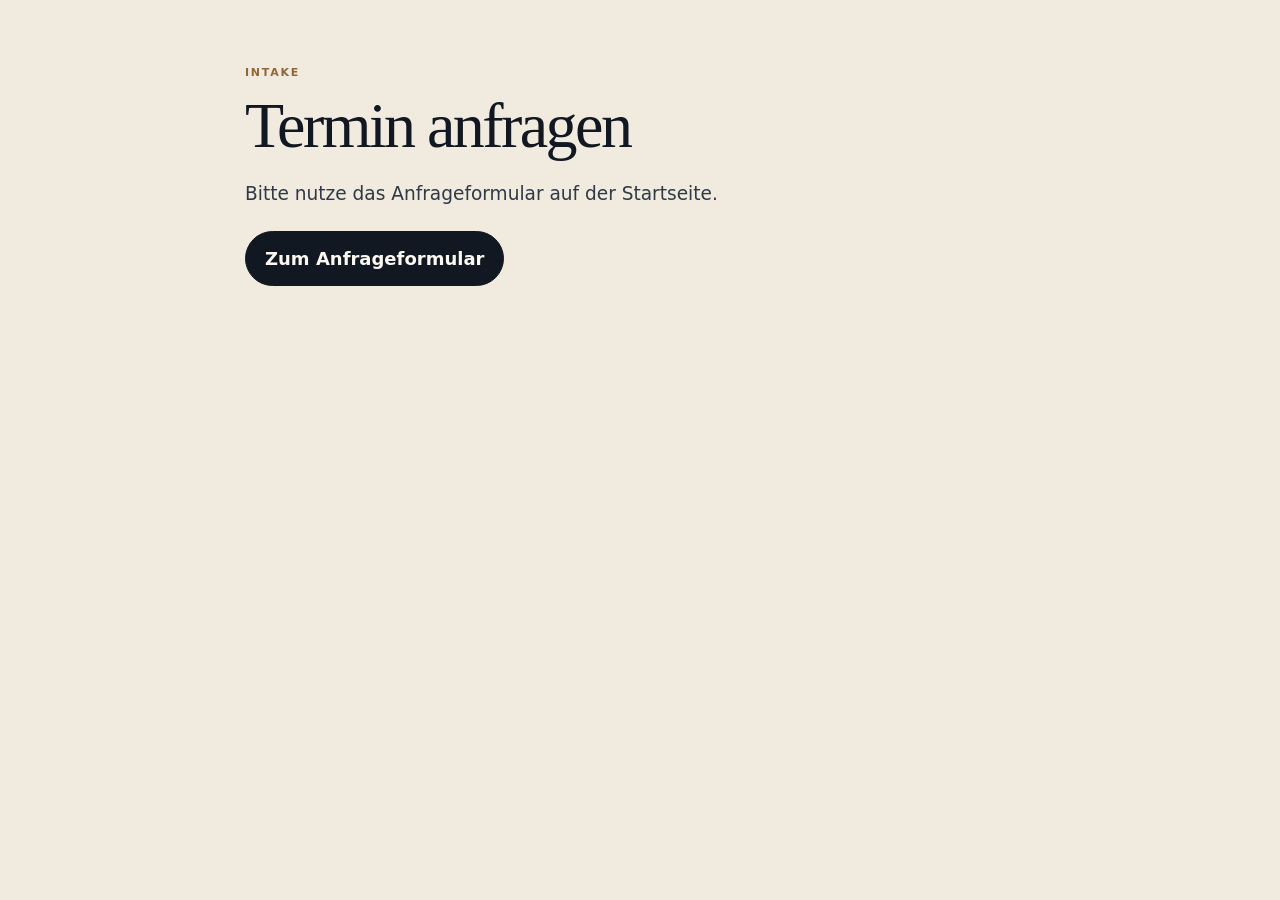
==== commit efb05c42: "Remove public email and add privacy notice" ====
--- a/intake.html
+++ b/intake.html
@@ -13,10 +13,9 @@
       <div class="container narrow">
         <p class="eyebrow">Intake</p>
         <h1>Termin anfragen</h1>
-        <p class="lead">Bitte nutze das Anfrageformular auf der Startseite oder schreibe direkt per E-Mail.</p>
+        <p class="lead">Bitte nutze das Anfrageformular auf der Startseite.</p>
         <div class="hero-actions">
           <a class="button primary" href="index.html#booking">Zum Anfrageformular</a>
-          <a class="button ghost" href="mailto:saschiz@yahoo.de">saschiz@yahoo.de</a>
         </div>
       </div>
     </section>
--- a/styles.css
+++ b/styles.css
@@ -142,9 +142,13 @@
   font: inherit;
 }
 .booking-form textarea { resize: vertical; }
+.booking-form .consent-check { display: flex; gap: 10px; align-items: flex-start; margin-top: 16px; color: var(--ink-soft); font-size: .9rem; font-weight: 520; line-height: 1.45; }
+.booking-form .consent-check input { width: auto; margin-top: 4px; }
 .booking-form .button { margin-top: 18px; cursor: pointer; }
 .question-line { margin-top: 18px !important; font-size: .95rem; }
 .question-line a { text-decoration: underline; text-underline-offset: 3px; }
+.privacy-notice { margin-top: 18px !important; color: var(--muted); font-size: .84rem; line-height: 1.55; text-align: left; }
+.privacy-notice a { text-decoration: underline; text-underline-offset: 3px; }
 
 .footer { padding: 26px 0 32px; border-top: 1px solid var(--line); background: rgba(251, 248, 242, .56); }
 .footer-inner { width: min(100% - 40px, 1060px); margin: 0 auto; }
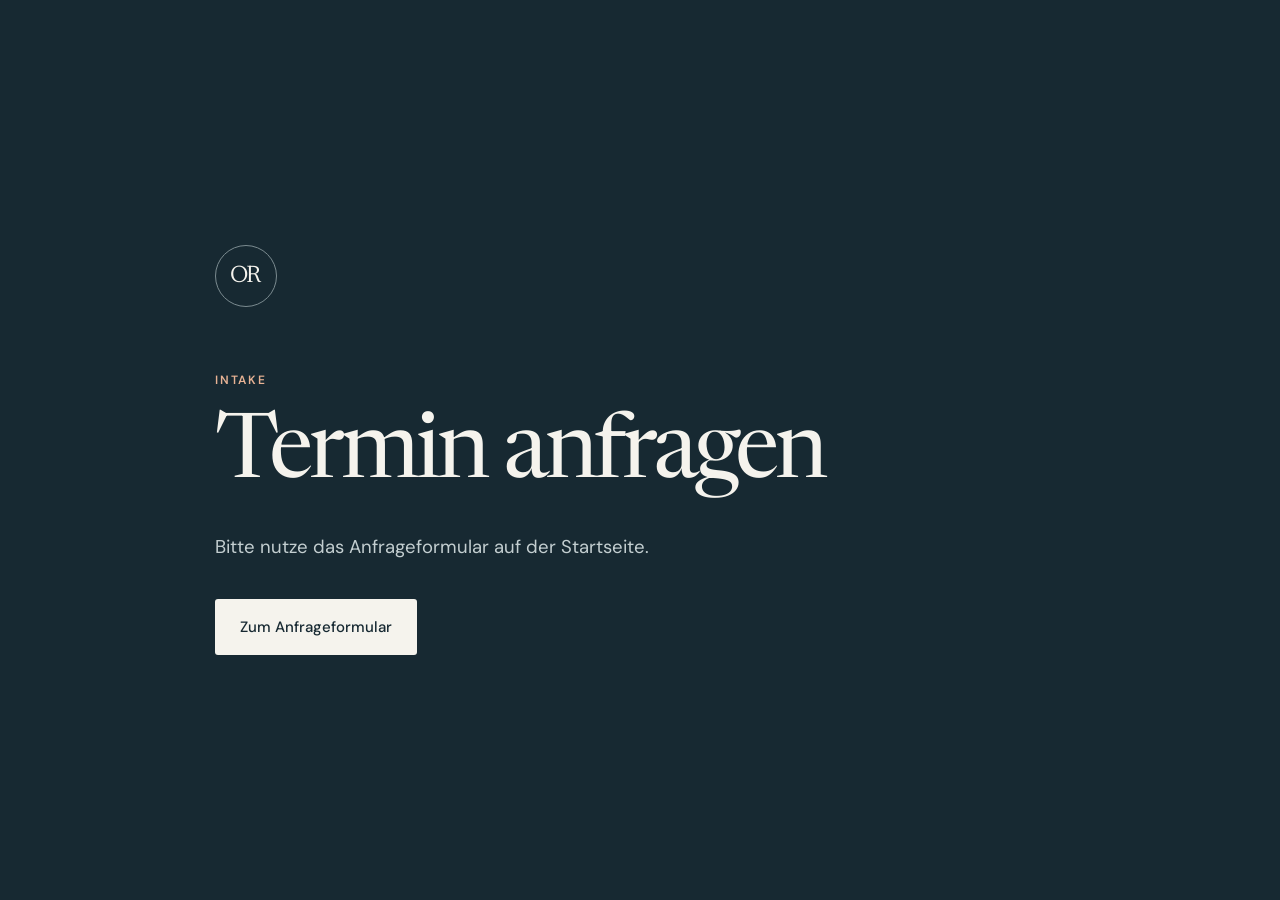
==== commit ff9030bc: "Complete Orientation Room frontend overhaul" ====
--- a/intake.html
+++ b/intake.html
@@ -5,12 +5,16 @@
   <meta name="viewport" content="width=device-width, initial-scale=1" />
   <title>Intake — The Orientation Room</title>
   <meta name="description" content="Termin anfragen für The Orientation Room." />
+  <meta name="theme-color" content="#172932" />
+  <meta name="robots" content="noindex" />
+  <link rel="icon" href="favicon.svg" type="image/svg+xml" />
   <link rel="stylesheet" href="styles.css" />
 </head>
-<body>
+<body class="utility-page">
   <main id="top">
     <section class="page-hero section-pad thank-you-panel">
       <div class="container narrow">
+        <span class="utility-mark" aria-hidden="true">OR</span>
         <p class="eyebrow">Intake</p>
         <h1>Termin anfragen</h1>
         <p class="lead">Bitte nutze das Anfrageformular auf der Startseite.</p>
--- a/styles.css
+++ b/styles.css
@@ -1,174 +1,303 @@
+@import url('https://fonts.googleapis.com/css2?family=DM+Sans:wght@400;500;600;700&family=Newsreader:ital,opsz,wght@0,6..72,400;0,6..72,500;1,6..72,400&display=swap');
+
+/* One visual system: midnight ink, warm paper, copper and generous type. */
 :root {
-  --ink: #121821;
-  --ink-soft: #2b3440;
-  --muted: #68717b;
-  --paper: #f1eadf;
-  --paper-soft: #fbf8f2;
-  --paper-deep: #e7ddce;
-  --gold: #8f6737;
-  --line: rgba(18, 24, 33, .14);
-  --radius: 18px;
-}
-
+  color-scheme: light;
+  --ink: #172932;
+  --ink-deep: #102129;
+  --ink-soft: #53616a;
+  --paper: #f5f3ed;
+  --white: #fffdf8;
+  --mist: #e9ece9;
+  --copper: #a15c3c;
+  --copper-light: #e7b294;
+  --line: #cdd1cc;
+  --line-dark: #43545c;
+  --light-muted: #c3ced0;
+  --sans: 'DM Sans', system-ui, -apple-system, BlinkMacSystemFont, 'Segoe UI', sans-serif;
+  --serif: 'Newsreader', Georgia, 'Times New Roman', serif;
+  --page-x: clamp(24px, 6vw, 96px);
+  --section-y: clamp(80px, 9vw, 144px);
+  --content-max: 1280px;
+  --header-height: 88px;
+}
 * { box-sizing: border-box; }
-html { scroll-behavior: smooth; }
-body {
-  margin: 0;
-  font-family: Inter, ui-sans-serif, system-ui, -apple-system, BlinkMacSystemFont, "Segoe UI", sans-serif;
-  font-size: 18px;
-  line-height: 1.62;
-  color: var(--ink);
-  background: var(--paper);
-}
-
-a { color: inherit; text-decoration: none; }
-p { margin: 0 0 1rem; color: var(--ink-soft); }
-
-.site-header {
-  position: sticky;
-  top: 0;
-  z-index: 10;
-  display: flex;
-  align-items: center;
-  justify-content: space-between;
-  gap: 24px;
-  padding: 13px clamp(20px, 4vw, 46px);
-  background: rgba(241, 234, 223, .94);
-  border-bottom: 1px solid var(--line);
-  backdrop-filter: blur(14px);
-}
-
-.brand {
-  display: inline-flex;
-  align-items: center;
-  font-family: Georgia, "Times New Roman", serif;
-  font-size: 1.02rem;
-  font-weight: 500;
-  letter-spacing: -.01em;
-}
-
-.nav { display: flex; align-items: center; gap: 18px; font-size: 14px; color: var(--muted); }
-.nav a:hover { color: var(--ink); }
-.nav-cta { padding: 8px 13px; border: 1px solid var(--line); border-radius: 999px; background: rgba(251, 248, 242, .72); color: var(--ink); }
-
-.container { width: min(100% - 40px, 1060px); margin: 0 auto; }
-.narrow { max-width: 790px; }
-.section, .section-pad { padding: clamp(46px, 5vw, 66px) 0; }
-
-.hero {
-  position: relative;
-  padding-top: clamp(70px, 8vw, 100px);
-  padding-bottom: clamp(52px, 6vw, 76px);
-}
-.hero::after {
-  content: "";
-  position: absolute;
-  left: clamp(20px, 5vw, 80px);
-  right: clamp(20px, 5vw, 80px);
-  bottom: 0;
-  height: 1px;
-  background: var(--line);
-}
-.hero-content { max-width: 880px; }
-.eyebrow { margin: 0 0 12px; color: var(--gold); font-size: 11px; font-weight: 800; letter-spacing: .16em; text-transform: uppercase; }
-.eyebrow.light { color: #cfb78f; }
-h1, h2, h3 { margin: 0; letter-spacing: -.04em; line-height: 1.06; }
-h1, h2, h3 { font-family: Georgia, "Times New Roman", serif; font-weight: 500; }
-h1 { max-width: 760px; font-size: clamp(2.6rem, 5vw, 4.75rem); line-height: .99; }
-h2 { margin-bottom: 20px; font-size: clamp(1.85rem, 3vw, 2.75rem); }
-h3 { font-size: clamp(1.35rem, 1.8vw, 1.6rem); }
-.lead { max-width: 760px; margin-top: 22px; font-size: clamp(1.08rem, 1.45vw, 1.23rem); color: #303a46; }
-.supporting-line { max-width: 790px; margin-top: 12px; }
-.hero-offer-line { margin: 20px 0 0; color: var(--gold); font-size: .95rem; font-weight: 780; letter-spacing: .02em; }
-.hero-actions { display: flex; flex-wrap: wrap; gap: 12px; margin-top: 22px; }
-
-.button { display: inline-flex; align-items: center; justify-content: center; min-height: 48px; padding: 12px 19px; border: 1px solid var(--ink); border-radius: 999px; font-weight: 740; transition: transform .18s ease, background-color .18s ease; }
-.button:hover { transform: translateY(-1px); }
-.button.primary { background: var(--ink); color: var(--paper-soft); }
-
-.section-ink { background: #151c26; color: var(--paper-soft); }
-.section-ink h2 { max-width: 720px; }
-.section-ink p { color: rgba(251, 248, 242, .8); }
-.section-soft { background: var(--paper-deep); }
-.section-paper { background: var(--paper-soft); }
-
-.offer-panel {
-  margin-top: 22px;
-  padding-top: 26px;
-  border-top: 1px solid var(--line);
-}
-.offer-header { margin-bottom: 22px; }
-.offer-header h3 { margin-bottom: 9px; }
-.offer-header p { margin-bottom: 3px; color: var(--gold); font-size: .98rem; font-weight: 760; }
-.offer-prose { max-width: 760px; }
-.offer-prose p { margin-bottom: 1.02rem; font-size: 1.04rem; line-height: 1.68; }
-.offer-prose p:first-child { color: var(--ink); font-size: 1.1rem; font-weight: 690; }
-.text-link { display: inline-block; margin-top: 4px; color: var(--ink); font-weight: 760; text-decoration: underline; text-underline-offset: 4px; }
-
-.founder-card {
-  max-width: 1000px;
-  display: grid;
-  grid-template-columns: minmax(210px, 250px) minmax(0, 1fr);
-  gap: clamp(28px, 5vw, 52px);
-  align-items: center;
-}
-.founder-card .person-copy { max-width: 680px; }
-.founder-card p:not(.eyebrow) { font-size: 1.02rem; }
-.portrait-wrap { display: flex; justify-content: center; align-items: center; }
-.portrait-image {
-  width: clamp(210px, 22vw, 250px);
-  aspect-ratio: 4 / 5;
-  border-radius: var(--radius);
-  border: 1px solid rgba(18, 24, 33, .16);
-  object-fit: cover;
-  object-position: center center;
-  background: var(--paper-deep);
-}
-
-.final-cta { text-align: center; background: var(--paper); }
-.final-cta p:not(.eyebrow) { max-width: 660px; margin-left: auto; margin-right: auto; }
-.booking-line { color: var(--gold); font-weight: 760; }
-.booking-form { max-width: 660px; margin: 26px auto 0; text-align: left; }
-.booking-form label { display: block; margin: 15px 0 7px; color: var(--ink); font-size: .94rem; font-weight: 740; }
-.booking-form label span { color: var(--muted); font-weight: 520; }
-.booking-form input,
-.booking-form textarea {
-  width: 100%;
-  border: 1px solid var(--line);
-  border-radius: 14px;
-  padding: 12px 14px;
-  color: var(--ink);
-  background: rgba(251, 248, 242, .76);
-  font: inherit;
-}
-.booking-form textarea { resize: vertical; }
-.booking-form .consent-check { display: flex; gap: 10px; align-items: flex-start; margin-top: 16px; color: var(--ink-soft); font-size: .9rem; font-weight: 520; line-height: 1.45; }
-.booking-form .consent-check input { width: auto; margin-top: 4px; }
-.booking-form .button { margin-top: 18px; cursor: pointer; }
-.question-line { margin-top: 18px !important; font-size: .95rem; }
-.question-line a { text-decoration: underline; text-underline-offset: 3px; }
-.privacy-notice { margin-top: 18px !important; color: var(--muted); font-size: .84rem; line-height: 1.55; text-align: left; }
-.privacy-notice a { text-decoration: underline; text-underline-offset: 3px; }
-
-.footer { padding: 26px 0 32px; border-top: 1px solid var(--line); background: rgba(251, 248, 242, .56); }
-.footer-inner { width: min(100% - 40px, 1060px); margin: 0 auto; }
-.footer p { margin: 0; color: var(--muted); font-size: .85rem; }
-.legal-note { max-width: 920px; }
-
-@media (max-width: 920px) {
-  .nav { display: none; }
-  .founder-card { grid-template-columns: 1fr; }
-  .portrait-wrap { justify-content: flex-start; }
-  .portrait-image { width: clamp(180px, 48vw, 220px); }
-}
-
-@media (max-width: 620px) {
-  body { font-size: 17px; }
-  .container, .footer-inner { width: min(100% - 32px, 1060px); }
-  .section, .section-pad { padding: 42px 0; }
-  .hero { padding-top: 54px; padding-bottom: 48px; }
-  h1 { font-size: clamp(2.3rem, 11.5vw, 3.9rem); line-height: 1.02; }
-  .lead { font-size: 1.04rem; }
-  .hero-actions, .button { width: 100%; }
-  .brand-text { font-size: 15px; }
-}
+html { scroll-behavior: smooth; scroll-padding-top: calc(var(--header-height) + 24px); }
+body { margin: 0; background: var(--paper); color: var(--ink); font-family: var(--sans); font-size: 1rem; line-height: 1.75; -webkit-font-smoothing: antialiased; }
+::selection { background: #e7b294; color: var(--ink-deep); }
+a { color: inherit; text-decoration: none; text-underline-offset: .22em; }
+p, figure { margin: 0; }
+img { display: block; max-width: 100%; }
+button, input, textarea { font: inherit; }
+button, a, input, textarea { -webkit-tap-highlight-color: transparent; }
+button { touch-action: manipulation; }
+[hidden] { display: none !important; }
+:focus-visible { outline: 3px solid var(--copper); outline-offset: 5px; }
+.hero :focus-visible, .offer-section :focus-visible, .site-header :focus-visible { outline-color: var(--copper-light); }
+h1, h2, h3 { margin: 0; font-family: var(--serif); font-weight: 400; text-wrap: balance; }
+h1 { font-size: clamp(3.75rem, 6.5vw, 6.75rem); line-height: 1.02; letter-spacing: -.045em; }
+h1 em { color: var(--copper-light); font-weight: 400; }
+h2 { font-size: clamp(2.75rem, 4.7vw, 4.75rem); line-height: 1.07; letter-spacing: -.035em; }
+h3 { font-size: clamp(1.75rem, 2.6vw, 2.5rem); line-height: 1.15; letter-spacing: -.025em; }
+.skip-link { position: fixed; top: 12px; left: 12px; z-index: 100; background: var(--white); color: var(--ink); padding: 12px 20px; transform: translateY(-200%); }
+.skip-link:focus { transform: translateY(0); }
+.eyebrow { color: var(--copper); font-size: .75rem; font-weight: 600; letter-spacing: .15em; line-height: 1.5; text-transform: uppercase; }
+.eyebrow.light { color: inherit; }
+
+/* The persistent navigation becomes an in-flow disclosure on small screens. */
+.site-header { position: sticky; top: 0; z-index: 30; min-height: var(--header-height); display: grid; grid-template-columns: 1fr auto auto; gap: clamp(24px, 3.5vw, 56px); align-items: center; padding: 16px var(--page-x); background: var(--ink); color: var(--paper); border-bottom: 1px solid var(--line-dark); }
+.brand { display: inline-flex; align-items: center; gap: 13px; width: fit-content; }
+.brand-mark, .utility-mark { flex-shrink: 0; display: grid; place-items: center; width: 43px; height: 43px; border: 1px solid #7b8b90; border-radius: 50%; font-family: var(--serif); font-size: 1.05rem; line-height: 1; letter-spacing: -.07em; padding-right: 2px; }
+.brand-copy { display: grid; gap: 3px; }
+.brand-text { font-family: var(--serif); font-size: 1.25rem; line-height: 1.15; letter-spacing: -.02em; }
+.brand-subline { font-size: .75rem; color: var(--light-muted); line-height: 1.4; }
+.nav { display: flex; align-items: center; gap: clamp(20px, 2.2vw, 34px); }
+.nav a { position: relative; display: inline-flex; align-items: center; min-height: 44px; color: var(--light-muted); font-size: .875rem; white-space: nowrap; transition: color .2s; }
+.nav a::after { content: ''; height: 1px; position: absolute; bottom: 4px; left: 0; right: 0; background: var(--copper-light); transform: scaleX(0); transform-origin: left; transition: transform .2s; }
+.nav a:hover, .nav a[aria-current] { color: var(--white); }
+.nav a:hover::after, .nav a[aria-current]::after { transform: scaleX(1); }
+.nav-cta { display: inline-flex; justify-content: space-between; align-items: center; gap: 22px; min-height: 44px; border-bottom: 1px solid var(--copper-light); color: var(--white); font-size: .875rem; }
+.nav-cta span, .button span { display: inline-block; transition: transform .2s; }
+.nav-cta:hover span, .button:hover span { transform: translate(3px, -3px); }
+.menu-toggle { display: none; }
+
+/* A spacious, human first impression with the portrait kept unaltered. */
+.hero { padding: clamp(60px, 7vw, 112px) var(--page-x) 0; background: var(--ink); color: var(--paper); }
+.hero-grid { display: grid; grid-template-columns: minmax(0, 1.4fr) minmax(0, .8fr); gap: clamp(40px, 6vw, 96px); max-width: var(--content-max); margin: 0 auto; align-items: center; }
+.hero-topline { display: flex; align-items: baseline; justify-content: space-between; gap: 20px; margin-bottom: 30px; }
+.hero-topline .eyebrow { color: var(--copper-light); }
+.hero-coordinate { color: var(--light-muted); font-size: .75rem; white-space: nowrap; }
+.hero h1 { max-width: 790px; }
+.lead { font-size: clamp(1.125rem, 1.45vw, 1.3rem); line-height: 1.65; margin-top: 30px; max-width: 650px; }
+.supporting-line { margin-top: 22px; color: var(--light-muted); line-height: 1.8; font-size: 1rem; max-width: 650px; }
+.hero-decision { display: flex; flex-wrap: wrap; align-items: center; gap: 18px 24px; margin-top: 34px; }
+.button { display: inline-flex; align-items: center; justify-content: space-between; gap: 32px; min-height: 56px; padding: 15px 24px; border: 1px solid transparent; border-radius: 3px; font-size: .9375rem; font-weight: 500; line-height: 1.4; text-align: left; cursor: pointer; transition: background .2s, border-color .2s, box-shadow .2s; }
+.button.primary { background: var(--ink); color: var(--white); }
+.button.primary:hover { background: #294450; box-shadow: 0 4px 18px #10212918; }
+.hero .button.primary, .light-button { background: var(--paper); color: var(--ink); }
+.hero .button.primary:hover, .light-button:hover { background: var(--copper-light); }
+.hero-offer-line { color: var(--light-muted); font-size: .8125rem; }
+.hero-offer-line span { color: var(--copper-light); padding: 0 3px; }
+.hero-portrait { position: relative; width: 100%; max-width: 420px; margin-left: auto; padding-top: 30px; }
+.portrait-frame { overflow: hidden; aspect-ratio: 4 / 5; border-radius: 2px; background: #c9c8c5; }
+.portrait-image { width: 100%; height: 100%; object-fit: cover; }
+.hero-portrait figcaption { display: flex; flex-wrap: wrap; justify-content: space-between; gap: 4px 16px; border-top: 1px solid var(--line-dark); margin-top: 22px; padding-top: 16px; font-size: .8125rem; color: var(--light-muted); }
+.hero-portrait figcaption span:first-child { color: var(--paper); }
+.portrait-index { position: absolute; top: 0; right: 0; font-size: .75rem; color: var(--light-muted); letter-spacing: .05em; }
+.field-strip { max-width: var(--content-max); margin: clamp(54px, 6vw, 96px) auto 0; display: flex; flex-wrap: wrap; align-items: center; justify-content: space-between; gap: 16px 24px; padding: 25px 0; border-top: 1px solid var(--line-dark); color: var(--light-muted); font-size: .8125rem; letter-spacing: .04em; }
+
+/* Editorial rhythm. Rails identify chapters; typography supplies the emphasis. */
+.section { padding: var(--section-y) var(--page-x); }
+.section-shell { display: grid; grid-template-columns: 86px minmax(0, 1fr); gap: clamp(28px, 4vw, 64px); width: min(100%, var(--content-max)); margin: 0 auto; }
+.section-rail { display: flex; flex-direction: column; gap: 8px; font-size: .75rem; line-height: 1.4; color: var(--ink-soft); padding-top: 6px; }
+.section-rail span:first-child { font-family: var(--serif); font-size: 1.65rem; color: var(--copper); }
+.section-rail span:last-child { letter-spacing: .08em; text-transform: uppercase; }
+.founder-section { background: var(--paper); }
+.founder-content { display: grid; grid-template-columns: minmax(0, .8fr) minmax(0, 1.3fr); gap: 48px 64px; }
+.founder-heading .eyebrow { color: var(--copper); }
+.founder-heading h2 { margin-top: 18px; }
+.founder-copy { color: var(--ink-soft); max-width: 650px; }
+.founder-copy p + p, .founder-copy > div + div { margin-top: 20px; }
+.founder-copy > div:first-child > p:first-child { color: var(--ink); font-size: 1.125rem; line-height: 1.7; }
+.founder-closing { grid-column: 1 / -1; margin-top: 8px; padding-top: 46px; border-top: 1px solid var(--line); font-family: var(--serif); font-size: clamp(2rem, 3.5vw, 3.5rem); line-height: 1.22; letter-spacing: -.025em; max-width: 1040px; text-wrap: balance; }
+.room-section { background: var(--mist); }
+.room-content { display: grid; grid-template-columns: minmax(0, 1.15fr) minmax(0, .85fr); column-gap: clamp(40px, 6vw, 88px); }
+.room-content > .eyebrow { grid-column: 1 / -1; }
+.room-content > h2 { margin: 18px 0 40px; grid-column: 1 / -1; }
+.room-statement { border-left: 2px solid var(--copper); padding-left: 28px; font-family: var(--serif); font-size: clamp(2rem, 3.25vw, 3.4rem); line-height: 1.2; letter-spacing: -.03em; align-self: start; text-wrap: balance; }
+.room-body { color: var(--ink-soft); }
+.room-body p + p { margin-top: 24px; }
+
+/* A single considered offer, with its reading column and sticky summary. */
+.offer-section { background: var(--ink); color: var(--paper); }
+.offer-section .section-rail { color: var(--light-muted); }
+.offer-section .section-rail span:first-child, .offer-section .eyebrow { color: var(--copper-light); }
+.offer-title-row { display: flex; flex-wrap: wrap; align-items: flex-end; justify-content: space-between; gap: 28px; padding-bottom: 40px; border-bottom: 1px solid var(--line-dark); }
+.offer-title-row h2 { margin-top: 18px; }
+.offer-meta { font-size: .875rem; color: var(--light-muted); }
+.offer-meta p + p { color: var(--paper); margin-top: 5px; }
+.offer-layout { display: grid; grid-template-columns: minmax(0, .8fr) minmax(0, 1.2fr); gap: clamp(40px, 6vw, 88px); margin-top: 48px; }
+.offer-summary { align-self: start; position: sticky; top: calc(var(--header-height) + 36px); padding: clamp(24px, 3vw, 40px); border: 1px solid var(--line-dark); border-radius: 3px; }
+.offer-summary p { font-family: var(--serif); font-size: clamp(1.75rem, 2.4vw, 2.5rem); line-height: 1.3; letter-spacing: -.02em; }
+.light-button { margin-top: 32px; width: 100%; }
+.offer-prose { color: var(--light-muted); counter-reset: passage; }
+.offer-prose p { position: relative; padding: 0 0 26px 38px; }
+.offer-prose p + p { border-top: 1px solid var(--line-dark); padding-top: 26px; }
+.offer-prose p::before { counter-increment: passage; content: '0' counter(passage); position: absolute; left: 0; top: 4px; color: var(--copper-light); font-size: .75rem; font-variant-numeric: tabular-nums; }
+.offer-prose p + p::before { top: 30px; }
+.offer-prose p:last-child { padding-bottom: 0; }
+.offer-prose p:first-child { color: var(--paper); }
+
+/* Qualities are read as quiet rows, not a wall of promotional cards. */
+.trust-section { background: var(--white); }
+.trust-heading { display: grid; grid-template-columns: minmax(0, 1.15fr) minmax(0, .85fr); gap: 48px; align-items: end; }
+.trust-heading h2 { margin-top: 18px; }
+.trust-intro { color: var(--ink-soft); }
+.trust-cards { margin-top: 56px; border-top: 1px solid var(--line); }
+.trust-card { display: grid; grid-template-columns: 46px minmax(0, .85fr) minmax(0, 1.15fr); align-items: baseline; gap: 24px; padding: 36px 0; border-bottom: 1px solid var(--line); }
+.card-index { color: var(--copper); font-size: .8125rem; font-variant-numeric: tabular-nums; }
+.trust-card p { color: var(--ink-soft); }
+
+/* The enquiry is an open writing surface, with all original consent copy. */
+.booking-section { background: var(--mist); }
+.booking-shell { width: min(100%, var(--content-max)); margin: 0 auto; display: grid; grid-template-columns: minmax(0, .85fr) minmax(0, 1.15fr); gap: clamp(48px, 8vw, 120px); }
+.booking-intro { position: sticky; top: calc(var(--header-height) + 36px); align-self: start; }
+.booking-intro .eyebrow { color: var(--copper); }
+.booking-intro h2 { margin-top: 18px; }
+.booking-intro > p:not(.eyebrow) { margin-top: 28px; font-size: 1.125rem; max-width: 360px; color: var(--ink-soft); }
+.booking-marker { display: flex; flex-wrap: wrap; gap: 12px 24px; border-top: 1px solid var(--line); margin-top: 40px; padding-top: 20px; color: var(--ink-soft); font-size: .875rem; }
+.form-panel { padding: clamp(24px, 3.5vw, 48px); background: var(--white); border-radius: 4px; border: 1px solid #d5d9d3; }
+.booking-form { display: flex; flex-direction: column; gap: 25px; }
+.form-row { display: grid; grid-template-columns: repeat(2, minmax(0, 1fr)); gap: 22px; }
+.field-group { display: flex; flex-direction: column; gap: 9px; }
+.booking-form label { font-size: .875rem; font-weight: 500; line-height: 1.55; }
+.field-group label span { color: var(--ink-soft); font-weight: 400; }
+.booking-form input:not([type='checkbox']), .booking-form textarea { display: block; width: 100%; min-width: 0; min-height: 50px; padding: 12px 14px; border: 1px solid #a6b0ad; border-radius: 2px; background: var(--white); color: var(--ink); font-size: 1rem; line-height: 1.6; transition: border-color .2s, box-shadow .2s; }
+.booking-form textarea { min-height: 120px; resize: vertical; }
+.booking-form input:hover, .booking-form textarea:hover { border-color: var(--ink-soft); }
+.booking-form input:focus, .booking-form textarea:focus { outline: 2px solid var(--copper); outline-offset: 2px; border-color: var(--copper); }
+.booking-form input:user-invalid, .booking-form textarea:user-invalid { border-color: #a33026; }
+.consent-check { display: grid; grid-template-columns: 20px minmax(0, 1fr); gap: 12px; align-items: start; color: var(--ink-soft); cursor: pointer; }
+.consent-check input { appearance: auto; width: 18px; height: 18px; margin: 3px 0 0; accent-color: var(--ink); }
+.consent-check span { font-weight: 400; }
+.form-submit { width: 100%; }
+.form-submit:disabled { cursor: wait; opacity: .65; }
+.form-status { border-left: 2px solid #a33026; color: #89291f; padding: 10px 14px; font-size: .875rem; }
+.privacy-notice { border-top: 1px solid var(--line); margin-top: 26px; padding-top: 20px; color: var(--ink-soft); font-size: .8125rem; line-height: 1.7; }
+.privacy-notice a { text-decoration: underline; }
+.privacy-notice a:hover { color: var(--copper); }
+.footer { padding: 44px var(--page-x); background: var(--paper); }
+.footer-inner { max-width: var(--content-max); margin: 0 auto; display: grid; grid-template-columns: minmax(190px, .65fr) minmax(0, 1.35fr) auto; gap: 40px; align-items: start; }
+.footer-brand { font-family: var(--serif); font-size: 1.35rem; line-height: 1.2; }
+.legal-note { color: var(--ink-soft); font-size: .8125rem; line-height: 1.7; }
+.footer-top { font-size: .875rem; min-height: 44px; display: inline-flex; align-items: flex-start; white-space: nowrap; }
+.footer-top:hover { text-decoration: underline; }
+
+/* Supporting pages deliberately share the same material and typography. */
+.utility-page { background: var(--ink); color: var(--paper); }
+.page-hero { min-height: 100svh; display: grid; align-items: center; padding: 72px var(--page-x); }
+.page-hero .container { width: min(100%, 850px); margin: 0 auto; }
+.utility-mark { width: 62px; height: 62px; font-size: 1.5rem; margin-bottom: 64px; }
+.page-hero .eyebrow { color: var(--copper-light); }
+.page-hero h1 { margin-top: 22px; font-size: clamp(3.25rem, 7vw, 6.5rem); }
+.page-hero .lead { color: var(--light-muted); }
+.hero-actions { margin-top: 36px; }
+.page-hero .button.primary { background: var(--paper); color: var(--ink); }
+.page-hero .button.primary:hover { background: var(--copper-light); }
+
+@media (min-width: 1600px) {
+  .site-header { padding-inline: max(var(--page-x), calc((100vw - var(--content-max)) / 2)); }
+}
+@media (max-width: 1100px) {
+  .site-header { gap: 24px; }
+  .brand-subline { display: none; }
+  .hero-grid { grid-template-columns: minmax(0, 1.3fr) minmax(0, .8fr); gap: 40px; align-items: start; }
+  .hero-portrait { margin-top: 42px; }
+  .hero-coordinate { display: none; }
+  .founder-content { column-gap: 36px; }
+  .section-shell { grid-template-columns: 54px minmax(0, 1fr); gap: 28px; }
+  .booking-shell { gap: 40px; }
+  .form-row { grid-template-columns: 1fr; gap: 25px; }
+}
+@media (max-width: 900px) {
+  :root { --header-height: 78px; }
+  .site-header { grid-template-columns: 1fr auto auto; gap: 18px; }
+  .menu-toggle:not([hidden]) { display: flex; flex-direction: column; align-items: center; justify-content: center; gap: 6px; width: 44px; height: 44px; padding: 10px; border: 1px solid var(--line-dark); border-radius: 2px; color: var(--paper); background: transparent; cursor: pointer; grid-column: 3; grid-row: 1; }
+  .menu-toggle span { width: 20px; height: 1px; background: currentColor; transition: transform .2s; }
+  .menu-toggle[aria-expanded='true'] span:first-child { transform: translateY(3.5px) rotate(45deg); }
+  .menu-toggle[aria-expanded='true'] span:last-child { transform: translateY(-3.5px) rotate(-45deg); }
+  .nav-cta { grid-column: 2; grid-row: 1; }
+  .nav { grid-column: 1 / -1; grid-row: 2; justify-content: space-between; border-top: 1px solid var(--line-dark); padding-top: 10px; }
+  .site-header.menu-ready .nav { display: none; }
+  .site-header.menu-open .nav { display: flex; }
+  .hero-grid { grid-template-columns: 1fr; gap: 40px; }
+  .hero-content { max-width: 730px; }
+  .hero h1 { font-size: clamp(3.75rem, 9vw, 6rem); }
+  .hero-coordinate { display: block; }
+  .hero-portrait { margin: 0; max-width: 350px; justify-self: end; }
+  .section-shell { grid-template-columns: 1fr; gap: 30px; }
+  .section-rail { flex-direction: row; align-items: baseline; gap: 12px; }
+  .founder-content { grid-template-columns: 1fr 1.2fr; }
+  .room-content { column-gap: 40px; }
+  .offer-layout { gap: 32px; }
+  .offer-summary { padding: 24px; }
+  .trust-heading { grid-template-columns: 1fr; gap: 28px; }
+  .trust-intro { max-width: 650px; }
+  .booking-shell { grid-template-columns: 1fr; }
+  .booking-intro { position: static; }
+  .booking-intro > p:not(.eyebrow) { max-width: 560px; }
+  .booking-marker { max-width: 560px; margin-top: 24px; }
+  .form-row { grid-template-columns: 1fr 1fr; }
+  .footer-inner { grid-template-columns: 1fr auto; gap: 22px; }
+  .legal-note { grid-column: 1; grid-row: 2; }
+  .footer-top { grid-column: 2; grid-row: 1; }
+}
+@media (max-width: 600px) {
+  :root { --page-x: 24px; --section-y: 72px; --header-height: 78px; }
+  .site-header { padding-block: 14px; gap: 12px; }
+  .brand { gap: 9px; }
+  .brand-mark { width: 35px; height: 35px; font-size: .875rem; }
+  .brand-text { max-width: 120px; font-size: 1.0625rem; }
+  .nav-cta { display: none; }
+  .menu-toggle:not([hidden]) { grid-column: 2; }
+  .site-header { grid-template-columns: 1fr auto; }
+  .nav { gap: 14px; }
+  .nav a { font-size: .875rem; }
+  .hero { padding-top: 48px; }
+  .hero-topline { margin-bottom: 24px; flex-wrap: wrap; gap: 8px; }
+  .hero h1 { font-size: clamp(3.125rem, 11vw, 4.125rem); line-height: 1.04; }
+  .lead { margin-top: 26px; }
+  .hero-decision { align-items: flex-start; flex-direction: column; margin-top: 28px; }
+  .hero .button { width: 100%; }
+  .hero-grid { gap: 44px; }
+  .hero-portrait { max-width: 330px; justify-self: center; }
+  .field-strip { justify-content: flex-start; gap: 14px 22px; padding-block: 24px; margin-top: 40px; }
+  .founder-content, .room-content, .offer-layout { grid-template-columns: 1fr; }
+  .founder-content { gap: 30px; }
+  .founder-closing { padding-top: 30px; margin-top: 4px; }
+  .room-content > h2 { margin-bottom: 30px; }
+  .room-statement { padding-left: 20px; }
+  .room-body { margin-top: 30px; }
+  .offer-title-row { padding-bottom: 30px; }
+  .offer-layout { margin-top: 30px; gap: 36px; }
+  .offer-summary { position: static; }
+  .offer-prose p { padding-left: 32px; }
+  .trust-cards { margin-top: 36px; }
+  .trust-card { grid-template-columns: 26px minmax(0, 1fr); gap: 12px 16px; padding: 28px 0; }
+  .trust-card p { grid-column: 2; }
+  .form-panel { padding: 24px 20px; }
+  .form-row { grid-template-columns: 1fr; }
+  .booking-shell { gap: 32px; }
+  .booking-intro h2 { max-width: 350px; }
+  .footer { padding-block: 32px; }
+  .footer-inner { grid-template-columns: 1fr; }
+  .legal-note { grid-row: auto; }
+  .footer-top { grid-column: 1; grid-row: auto; align-items: center; }
+  .page-hero { padding-block: 48px; }
+  .utility-mark { margin-bottom: 44px; }
+}
+@media (prefers-reduced-motion: no-preference) {
+  .hero-content { animation: enter .7s both; }
+  .hero-portrait { animation: enter .9s .1s both; }
+  @keyframes enter { from { opacity: 0; transform: translateY(12px); } to { opacity: 1; transform: translateY(0); } }
+}
+@media (prefers-reduced-motion: reduce) {
+  html { scroll-behavior: auto; }
+  *, *::before, *::after { animation: none !important; transition: none !important; }
+}
+@media (forced-colors: active) {
+  .button, .nav-cta, .menu-toggle { border: 1px solid ButtonText; }
+  .nav a[aria-current] { text-decoration: underline; }
+}
+@media print {
+  .site-header, .skip-link, .hero-decision, .offer-summary .button, .booking-section, .footer-top { display: none !important; }
+  body, .hero, .section, .footer { background: white !important; color: black !important; }
+  p, .eyebrow, h1 em, .section-rail, .field-strip, .offer-meta, .hero-portrait figcaption { color: black !important; }
+  .hero, .section, .footer { padding: 24px 0; }
+  .hero-grid, .section-shell, .founder-content, .room-content, .offer-layout, .trust-heading, .footer-inner { display: block; }
+  .hero-portrait { max-width: 180px; margin: 24px 0; }
+  h1 { font-size: 36pt; } h2 { font-size: 26pt; } h3 { font-size: 18pt; }
+  .offer-summary, .booking-intro { position: static; }
+  .section-rail { margin-bottom: 12px; }
+  .founder-closing, .room-statement, .trust-card, .offer-summary { break-inside: avoid; }
+}
